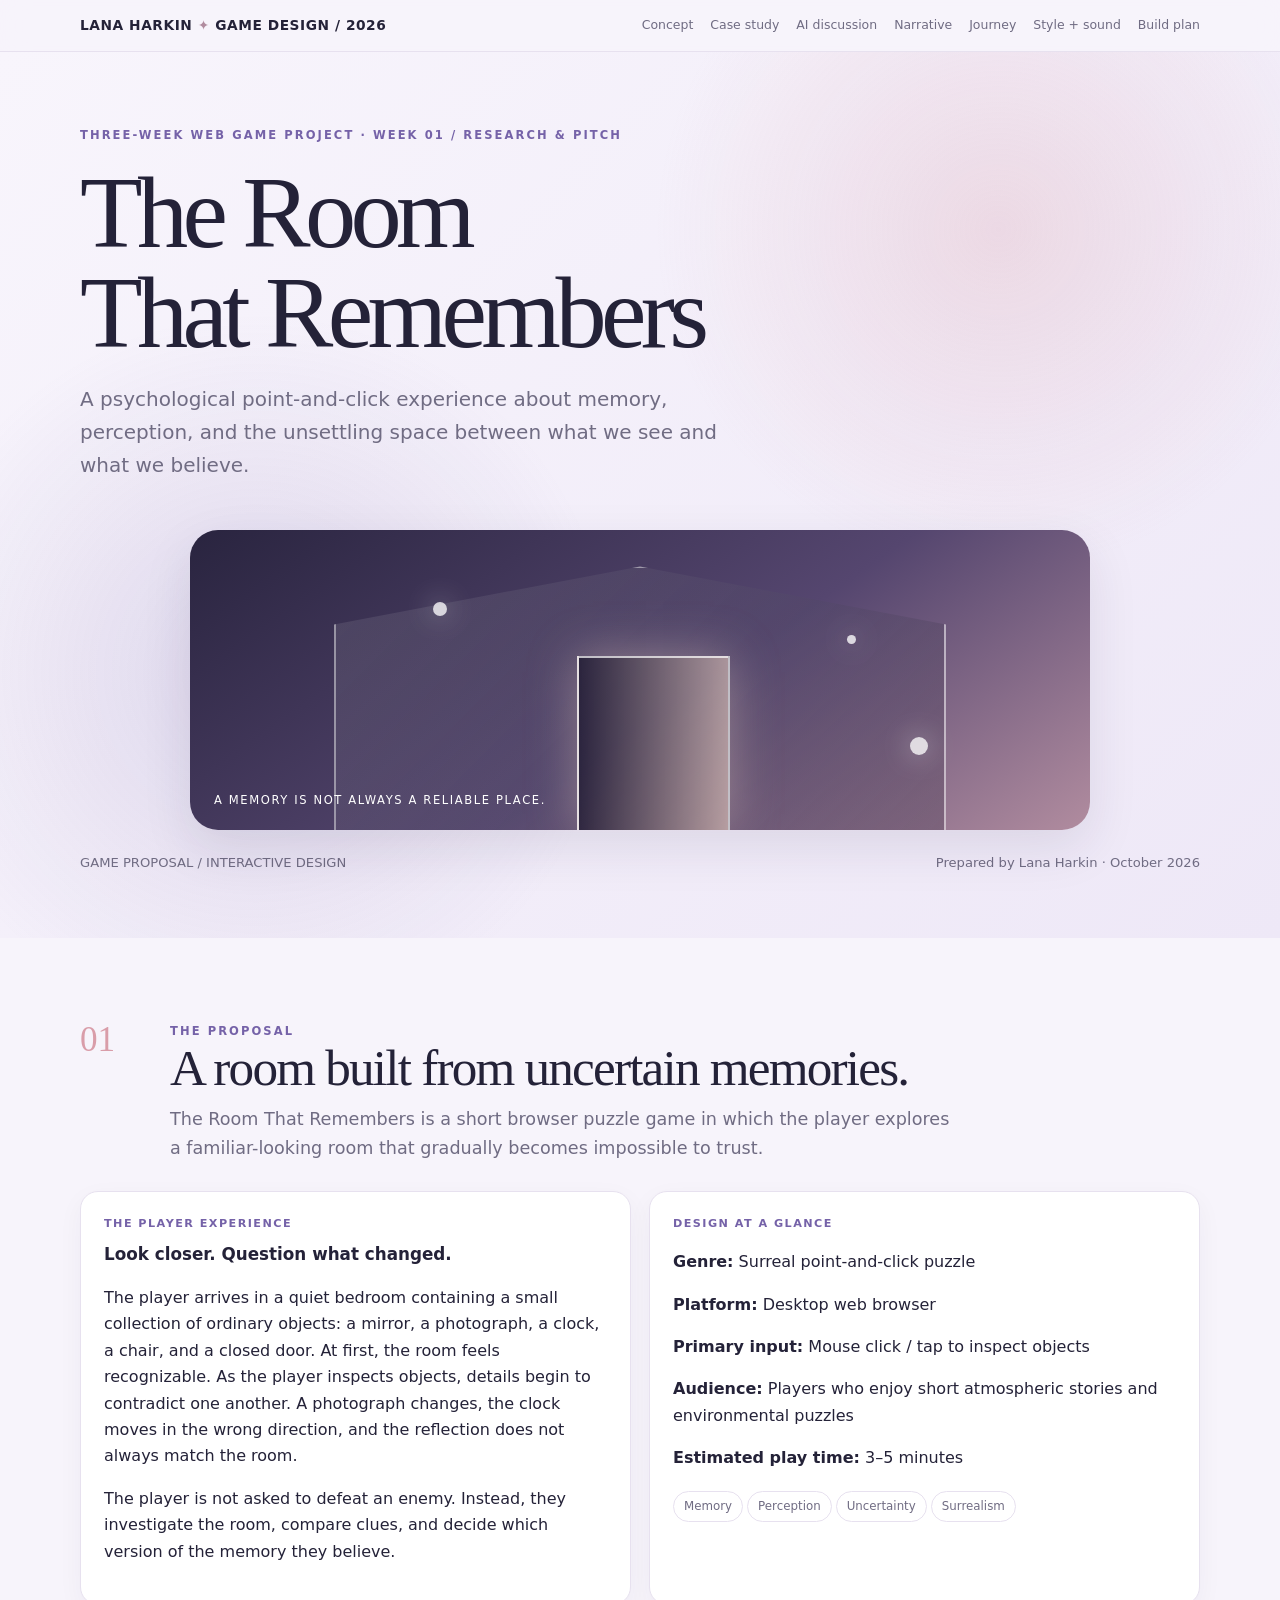
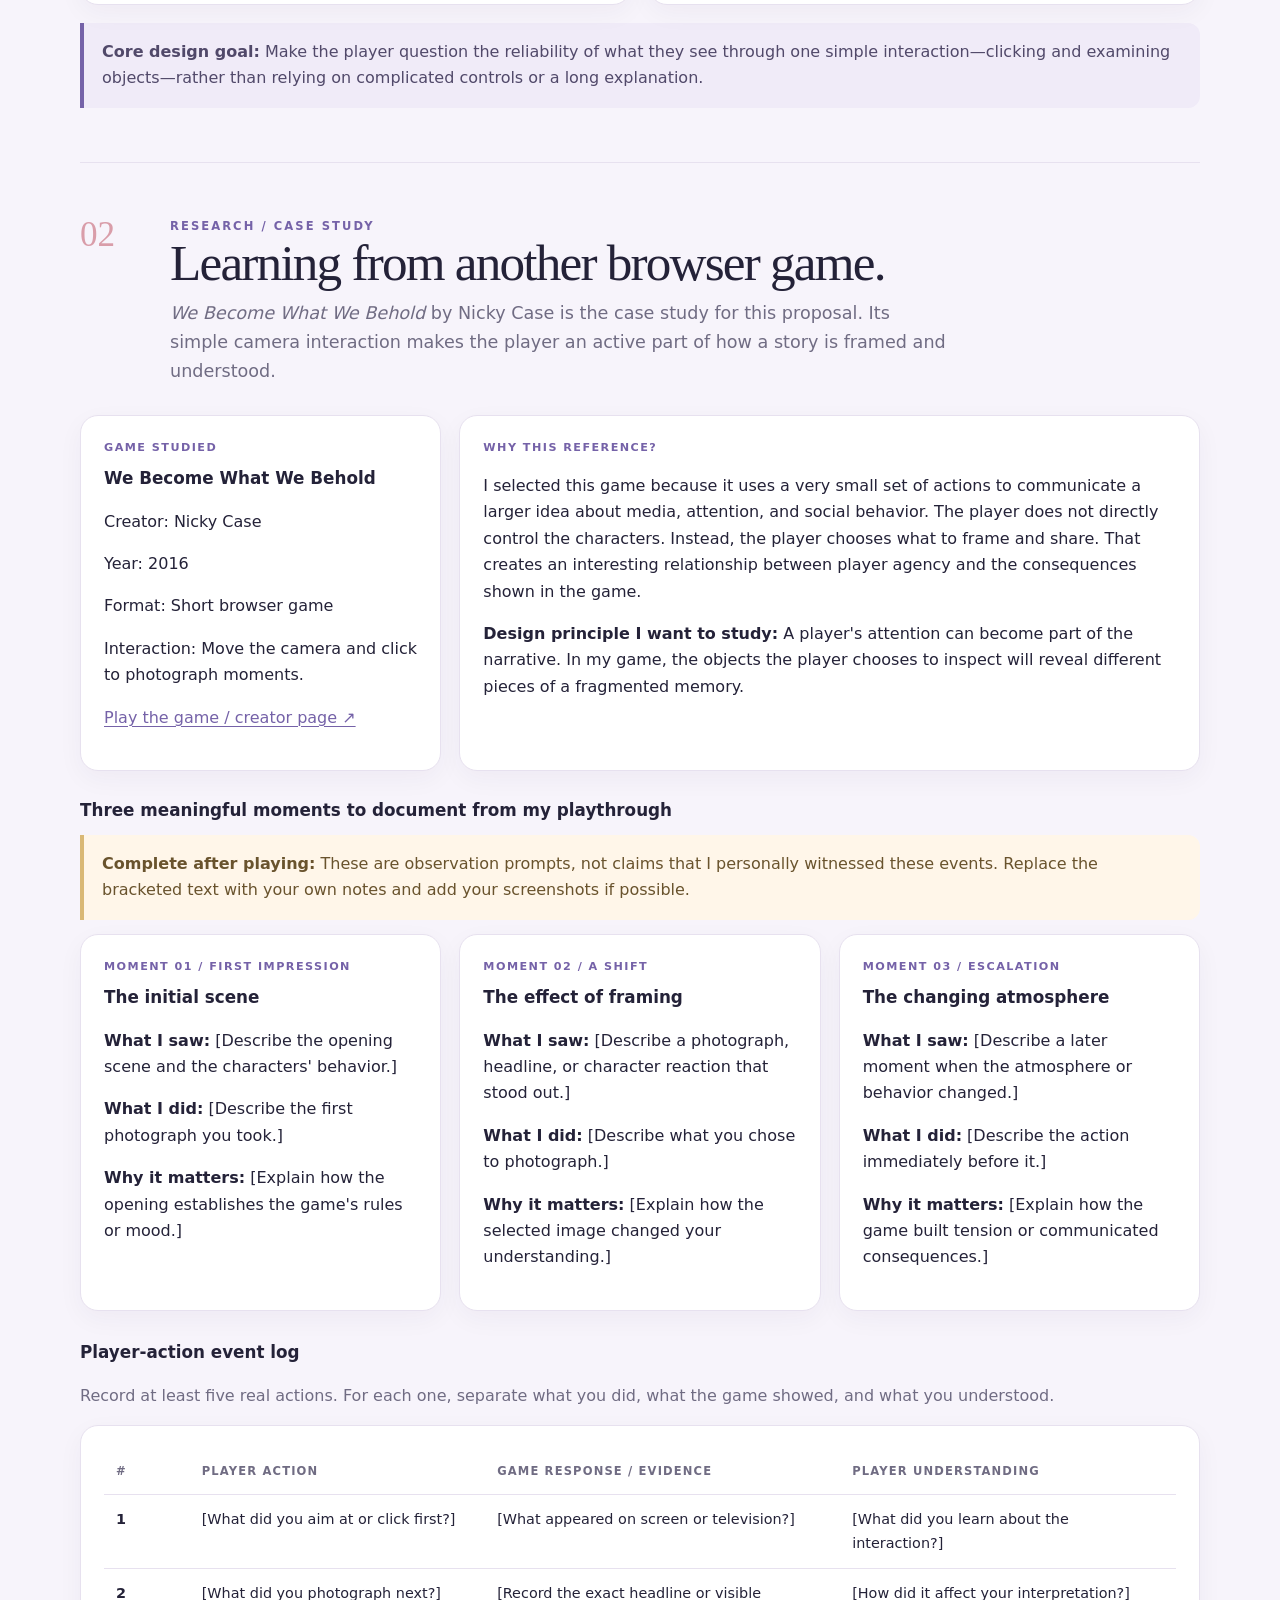
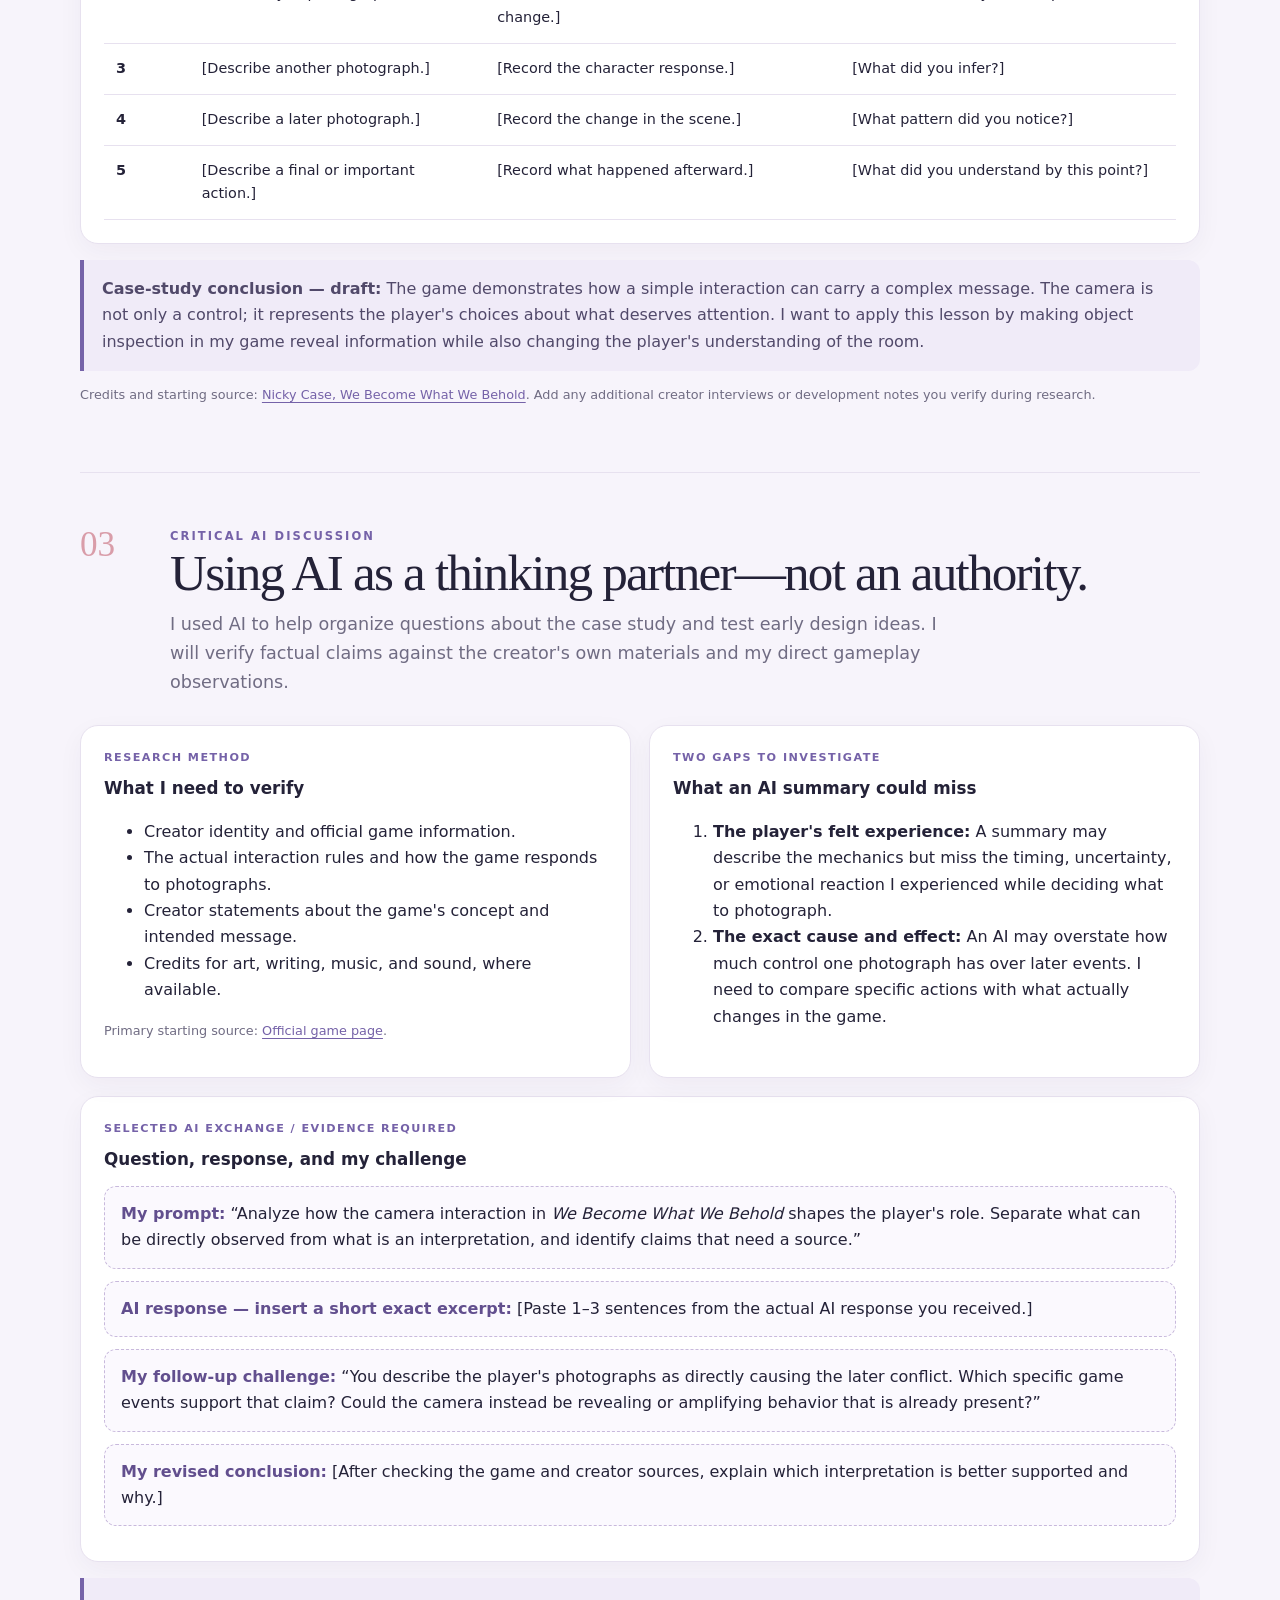
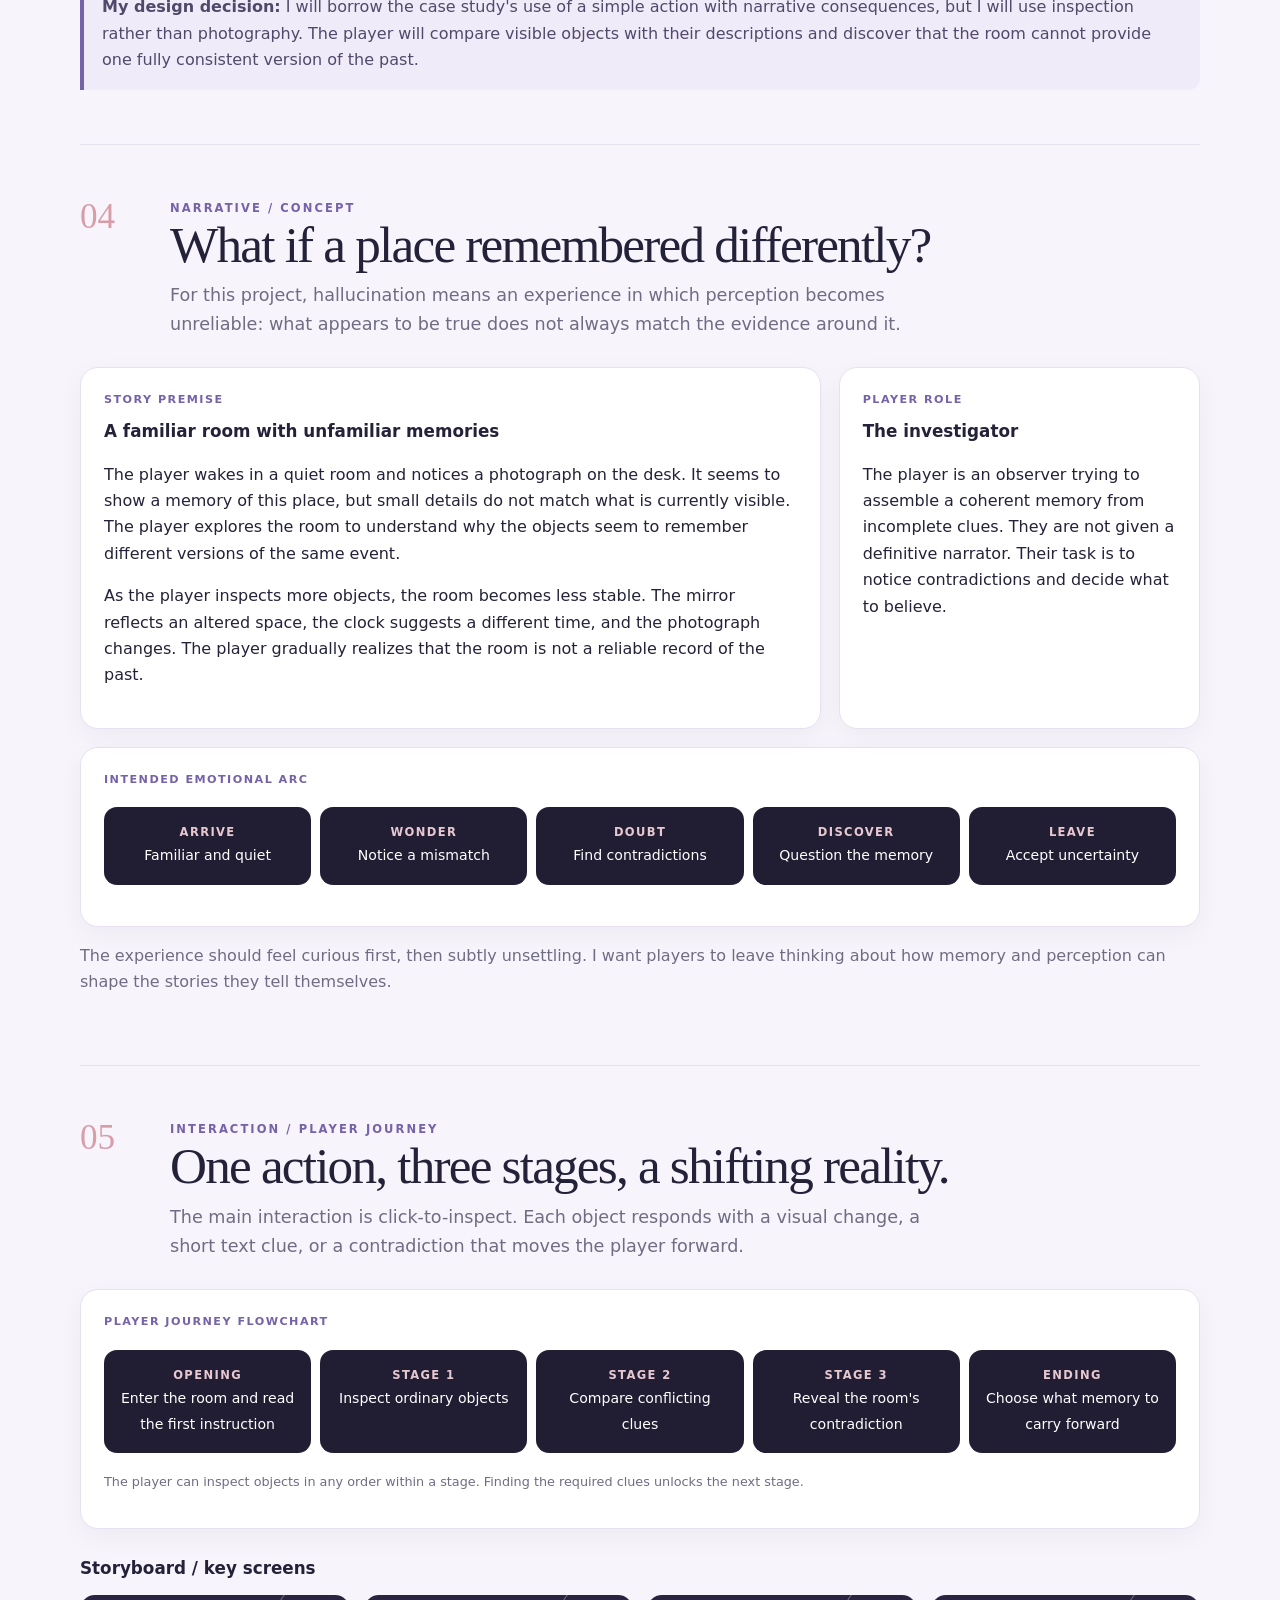
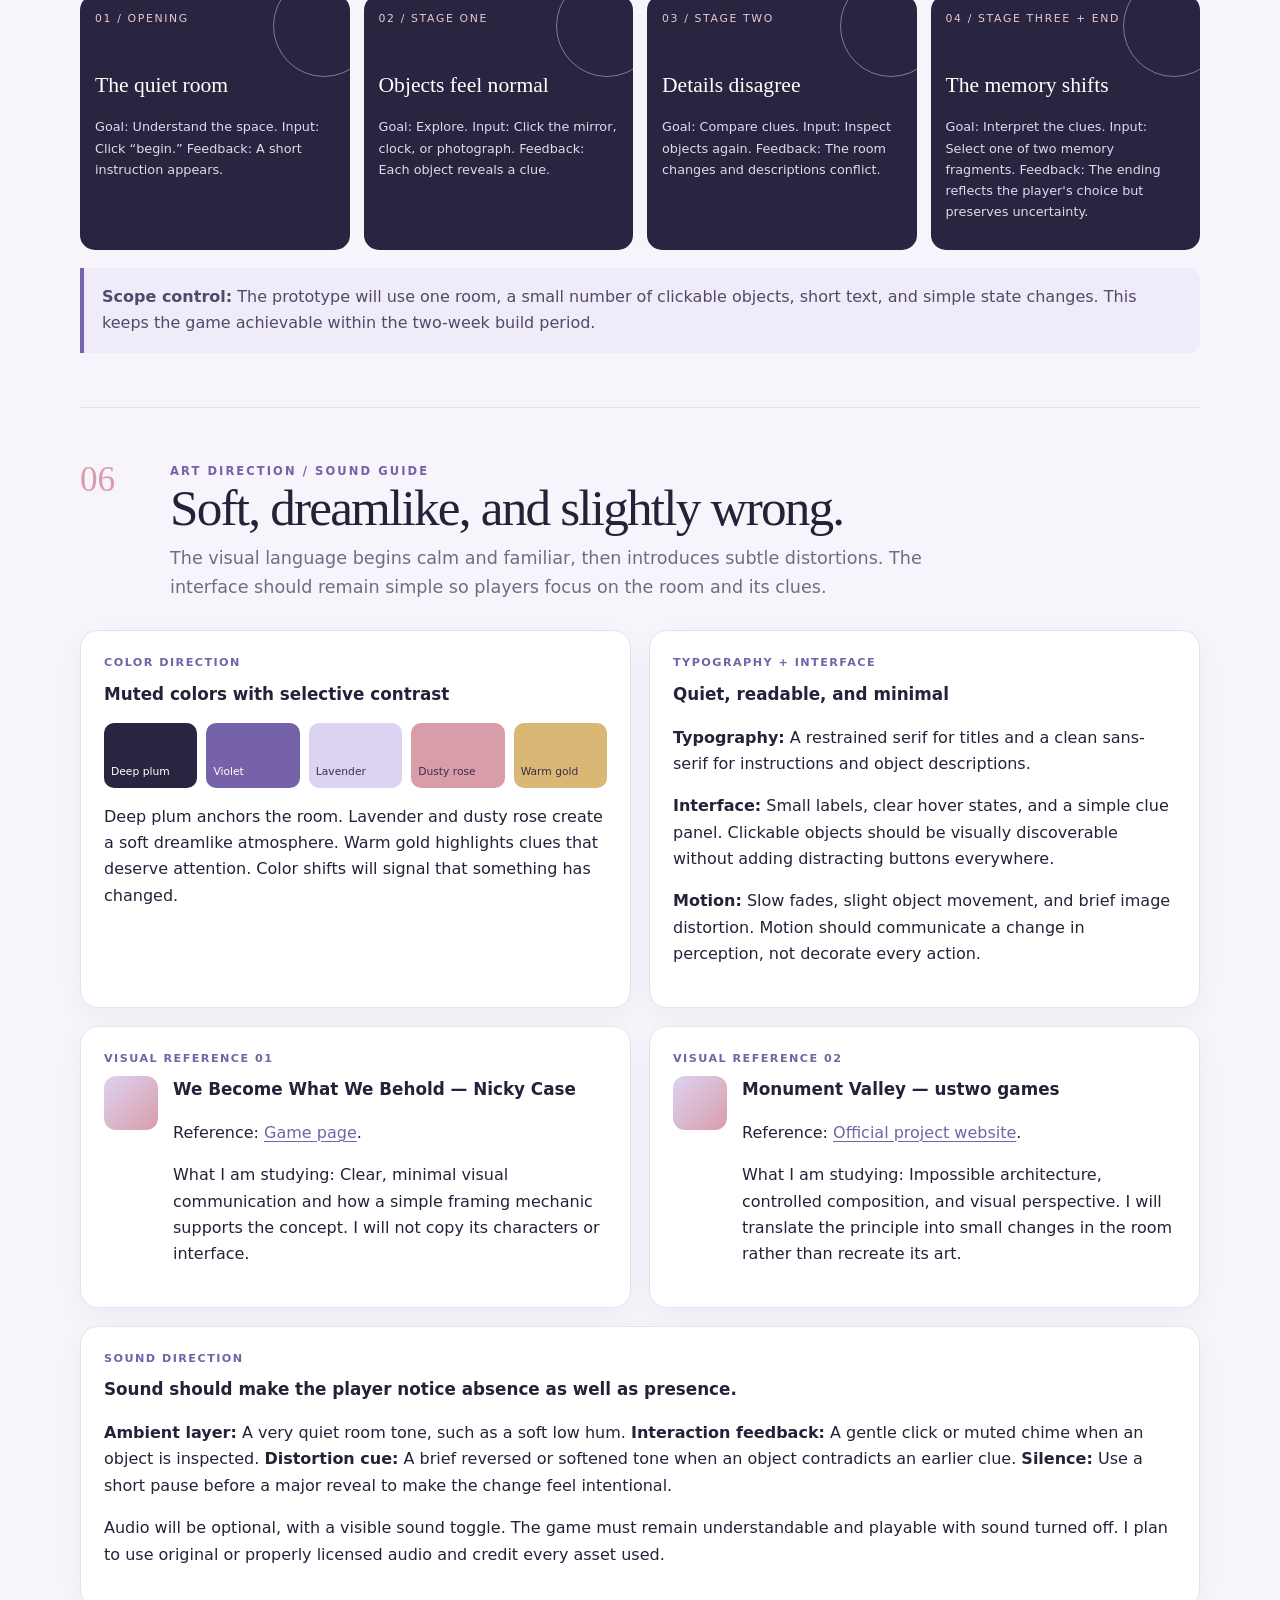
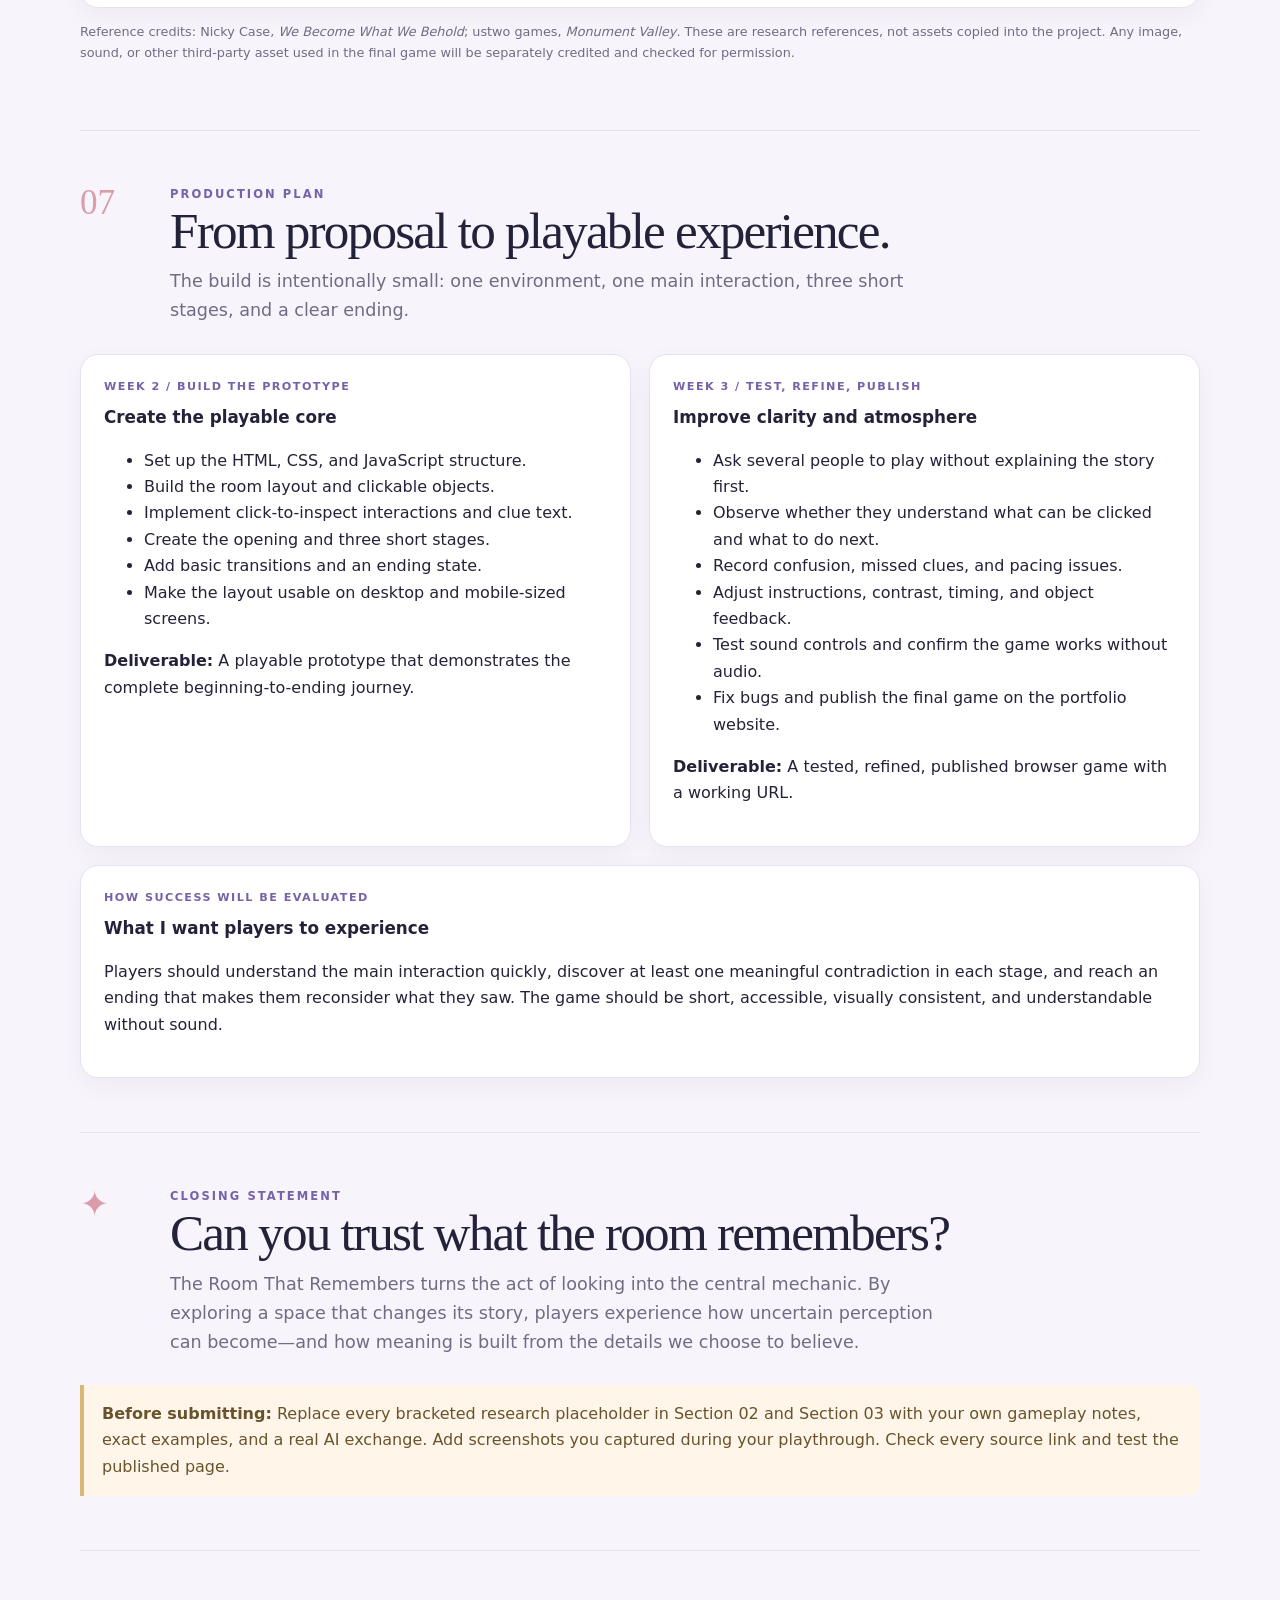
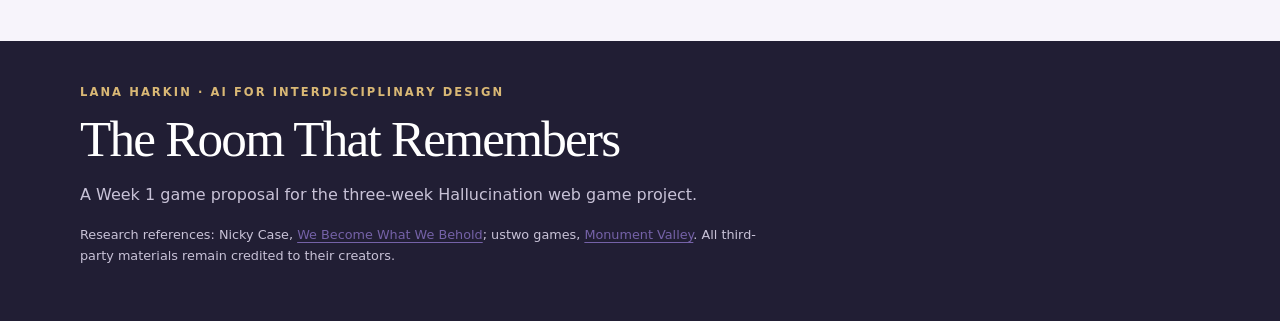
==== hallucination-proposal.html @ e0b32883 "Add files via upload" ====
<!DOCTYPE html>
<html lang="en">
<head>
<meta charset="UTF-8">
<meta name="viewport" content="width=device-width, initial-scale=1.0">
<meta name="description" content="The Room That Remembers — a browser game proposal about memory, perception, and hallucination.">
<title>The Room That Remembers | Game Proposal</title>
<style>
:root{
  --ink:#242238;--muted:#706c83;--paper:#f7f4fb;--white:#fff;
  --lav:#dcd3f2;--violet:#7562a8;--rose:#d99da9;--gold:#d9b875;
  --line:#e7e1ef;--dark:#211e34;--shadow:0 18px 50px rgba(39,29,67,.10);
}
*{box-sizing:border-box}
html{scroll-behavior:smooth}
body{margin:0;background:var(--paper);color:var(--ink);font-family:Inter,ui-sans-serif,system-ui,-apple-system,BlinkMacSystemFont,"Segoe UI",sans-serif;line-height:1.65}
a{color:var(--violet);text-decoration-thickness:1px;text-underline-offset:3px}
a:hover{color:#493c73}
.wrap{width:min(1120px,calc(100% - 40px));margin:auto}
nav{position:sticky;top:0;z-index:10;background:rgba(247,244,251,.92);backdrop-filter:blur(14px);border-bottom:1px solid var(--line)}
.navinner{display:flex;align-items:center;justify-content:space-between;gap:20px;padding:14px 0}
.brand{font-weight:800;letter-spacing:.04em;font-size:.86rem}
.navlinks{display:flex;gap:17px;flex-wrap:wrap;font-size:.78rem}
.navlinks a{text-decoration:none;color:var(--muted)}
.hero{padding:74px 0 64px;background:radial-gradient(circle at 78% 20%,rgba(217,157,169,.26),transparent 28%),radial-gradient(circle at 20% 70%,rgba(117,98,168,.18),transparent 30%),linear-gradient(135deg,#f8f5fc,#eee8f7)}
.eyebrow{text-transform:uppercase;letter-spacing:.18em;font-size:.72rem;font-weight:800;color:var(--violet)}
h1{font-family:Georgia,serif;font-size:clamp(3rem,8vw,6.5rem);line-height:.98;letter-spacing:-.055em;margin:18px 0;max-width:850px;font-weight:500}
.subtitle{font-size:clamp(1rem,2vw,1.25rem);color:var(--muted);max-width:650px}
.heroart{margin:48px auto 0;max-width:900px;min-height:300px;border-radius:28px;overflow:hidden;position:relative;background:linear-gradient(145deg,#29243f,#55466f 55%,#b18c9f);box-shadow:var(--shadow);display:flex;align-items:center;justify-content:center}
.room{position:absolute;inset:12% 16% 0;border:2px solid rgba(255,255,255,.48);border-bottom:0;clip-path:polygon(50% 0,100% 22%,100% 100%,0 100%,0 22%);background:linear-gradient(135deg,rgba(255,255,255,.10),rgba(20,17,39,.22))}
.door{position:absolute;bottom:0;left:43%;width:17%;height:58%;border:2px solid rgba(255,255,255,.7);border-bottom:0;background:linear-gradient(90deg,rgba(16,13,32,.6),rgba(255,225,202,.5));box-shadow:0 0 45px rgba(255,225,202,.35)}
.orb{position:absolute;border-radius:50%;background:rgba(255,255,255,.78);box-shadow:0 0 28px rgba(255,255,255,.55)}
.o1{width:14px;height:14px;top:24%;left:27%}.o2{width:9px;height:9px;top:35%;right:26%}.o3{width:18px;height:18px;bottom:25%;right:18%}
.artlabel{position:absolute;bottom:20px;left:24px;color:#fff;font-size:.72rem;letter-spacing:.14em;text-transform:uppercase}
.herofoot{display:flex;justify-content:space-between;gap:20px;flex-wrap:wrap;margin-top:22px;color:var(--muted);font-size:.82rem}
main{padding:30px 0 90px}
section{padding:54px 0;border-bottom:1px solid var(--line);scroll-margin-top:80px}
.sectionhead{display:grid;grid-template-columns:70px 1fr;gap:20px;align-items:start;margin-bottom:28px}
.num{font-family:Georgia,serif;font-size:2.2rem;color:var(--rose);line-height:1}
h2{font-family:Georgia,serif;font-size:clamp(2rem,4vw,3.2rem);line-height:1.05;font-weight:500;letter-spacing:-.035em;margin:0 0 10px}
h3{font-size:1.05rem;margin:0 0 8px}
.lead{font-size:1.1rem;color:var(--muted);max-width:780px;margin:0}
.grid{display:grid;grid-template-columns:repeat(12,1fr);gap:18px}
.card{background:var(--white);border:1px solid var(--line);border-radius:18px;padding:23px;box-shadow:0 8px 26px rgba(39,29,67,.045)}
.span6{grid-column:span 6}.span4{grid-column:span 4}.span8{grid-column:span 8}.span12{grid-column:span 12}
.kicker{font-size:.7rem;text-transform:uppercase;letter-spacing:.13em;color:var(--violet);font-weight:800;margin-bottom:8px}
.muted{color:var(--muted)}
.pill{display:inline-block;border:1px solid var(--line);border-radius:99px;padding:5px 10px;font-size:.74rem;color:var(--muted);margin:3px 4px 3px 0}
.note{background:#f0ebf8;border-left:4px solid var(--violet);padding:16px 18px;border-radius:0 12px 12px 0;color:#51496a}
.warning{background:#fff6e9;border-left:4px solid var(--gold);padding:16px 18px;border-radius:0 12px 12px 0;color:#69532d}
table{width:100%;border-collapse:collapse;font-size:.9rem}
th,td{text-align:left;vertical-align:top;padding:13px 12px;border-bottom:1px solid var(--line)}
th{font-size:.72rem;text-transform:uppercase;letter-spacing:.1em;color:var(--muted)}
td:first-child{font-weight:750;width:8%}
.flow{display:flex;align-items:stretch;gap:9px;flex-wrap:wrap;margin:18px 0}
.flow div{flex:1;min-width:125px;background:var(--dark);color:#fff;padding:16px;border-radius:13px;text-align:center}
.flow b{display:block;color:#e8c8d0;font-size:.72rem;letter-spacing:.12em;text-transform:uppercase}
.flow span{font-size:.88rem}
.story{display:grid;grid-template-columns:repeat(4,1fr);gap:14px}
.frame{background:#29243f;border-radius:15px;min-height:180px;padding:15px;color:#fff;position:relative;overflow:hidden}
.frame:before{content:"";position:absolute;width:100px;height:100px;border:1px solid rgba(255,255,255,.4);border-radius:50%;right:-25px;top:-20px}
.frame .frameNo{font-size:.68rem;letter-spacing:.15em;color:#e8c8d0}
.frame h3{font-family:Georgia,serif;font-size:1.35rem;font-weight:500;margin-top:40px}
.frame p{font-size:.8rem;color:#e0dbea}
.palette{display:flex;gap:9px;margin:14px 0}
.swatch{height:65px;flex:1;border-radius:10px;display:flex;align-items:end;padding:7px;color:#fff;font-size:.67rem}
.ref{display:flex;gap:15px;align-items:flex-start}
.refmark{width:54px;height:54px;border-radius:12px;background:linear-gradient(135deg,var(--lav),var(--rose));flex:none}
footer{background:var(--dark);color:#fff;padding:42px 0}
footer p{color:#c8c2d7;max-width:700px}
.small{font-size:.8rem}
.todo{border:1px dashed #c8b9dc;background:#fbf9fe;padding:14px 16px;border-radius:12px;margin:12px 0}
.todo strong{color:#624f8e}
@media(max-width:760px){
 .navinner{align-items:flex-start;flex-direction:column}.navlinks{gap:10px}
 .sectionhead{grid-template-columns:42px 1fr;gap:12px}
 .span6,.span4,.span8{grid-column:span 12}
 .story{grid-template-columns:repeat(2,1fr)}
 .hero{padding-top:50px}.heroart{min-height:230px}
 table{font-size:.8rem}th,td{padding:9px 7px}
}
@media(max-width:430px){.story{grid-template-columns:1fr}.wrap{width:min(100% - 28px,1120px)}}
</style>
</head>
<body>
<nav><div class="wrap navinner">
  <div class="brand">LANA HARKIN <span style="color:#b18c9f">✦</span> GAME DESIGN / 2026</div>
  <div class="navlinks">
    <a href="#concept">Concept</a><a href="#case-study">Case study</a><a href="#ai">AI discussion</a>
    <a href="#narrative">Narrative</a><a href="#journey">Journey</a><a href="#style">Style + sound</a><a href="#plan">Build plan</a>
  </div>
</div></nav>

<header class="hero">
<div class="wrap">
  <div class="eyebrow">Three-week web game project · Week 01 / Research & pitch</div>
  <h1>The Room<br>That Remembers</h1>
  <p class="subtitle">A psychological point-and-click experience about memory, perception, and the unsettling space between what we see and what we believe.</p>
  <div class="heroart" role="img" aria-label="Abstract surreal room with a glowing doorway and floating lights">
    <div class="room"></div><div class="door"></div><div class="orb o1"></div><div class="orb o2"></div><div class="orb o3"></div>
    <div class="artlabel">A memory is not always a reliable place.</div>
  </div>
  <div class="herofoot"><span>GAME PROPOSAL / INTERACTIVE DESIGN</span><span>Prepared by Lana Harkin · October 2026</span></div>
</div>
</header>

<main class="wrap">
<section id="concept">
  <div class="sectionhead"><div class="num">01</div><div><div class="eyebrow">The proposal</div><h2>A room built from uncertain memories.</h2><p class="lead">The Room That Remembers is a short browser puzzle game in which the player explores a familiar-looking room that gradually becomes impossible to trust.</p></div></div>
  <div class="grid">
    <article class="card span6"><div class="kicker">The player experience</div><h3>Look closer. Question what changed.</h3>
      <p>The player arrives in a quiet bedroom containing a small collection of ordinary objects: a mirror, a photograph, a clock, a chair, and a closed door. At first, the room feels recognizable. As the player inspects objects, details begin to contradict one another. A photograph changes, the clock moves in the wrong direction, and the reflection does not always match the room.</p>
      <p>The player is not asked to defeat an enemy. Instead, they investigate the room, compare clues, and decide which version of the memory they believe.</p>
    </article>
    <article class="card span6"><div class="kicker">Design at a glance</div>
      <p><strong>Genre:</strong> Surreal point-and-click puzzle</p><p><strong>Platform:</strong> Desktop web browser</p><p><strong>Primary input:</strong> Mouse click / tap to inspect objects</p><p><strong>Audience:</strong> Players who enjoy short atmospheric stories and environmental puzzles</p><p><strong>Estimated play time:</strong> 3–5 minutes</p>
      <div><span class="pill">Memory</span><span class="pill">Perception</span><span class="pill">Uncertainty</span><span class="pill">Surrealism</span></div>
    </article>
  </div>
  <div class="note" style="margin-top:18px"><strong>Core design goal:</strong> Make the player question the reliability of what they see through one simple interaction—clicking and examining objects—rather than relying on complicated controls or a long explanation.</div>
</section>

<section id="case-study">
  <div class="sectionhead"><div class="num">02</div><div><div class="eyebrow">Research / case study</div><h2>Learning from another browser game.</h2><p class="lead"><em>We Become What We Behold</em> by Nicky Case is the case study for this proposal. Its simple camera interaction makes the player an active part of how a story is framed and understood.</p></div></div>
  <div class="grid">
    <article class="card span4"><div class="kicker">Game studied</div><h3>We Become What We Behold</h3><p>Creator: Nicky Case</p><p>Year: 2016</p><p>Format: Short browser game</p><p>Interaction: Move the camera and click to photograph moments.</p><p><a href="https://ncase.itch.io/wbwwb" target="_blank" rel="noopener">Play the game / creator page ↗</a></p></article>
    <article class="card span8"><div class="kicker">Why this reference?</div><p>I selected this game because it uses a very small set of actions to communicate a larger idea about media, attention, and social behavior. The player does not directly control the characters. Instead, the player chooses what to frame and share. That creates an interesting relationship between player agency and the consequences shown in the game.</p><p><strong>Design principle I want to study:</strong> A player's attention can become part of the narrative. In my game, the objects the player chooses to inspect will reveal different pieces of a fragmented memory.</p></article>
  </div>
  <h3 style="margin:26px 0 10px">Three meaningful moments to document from my playthrough</h3>
  <div class="warning"><strong>Complete after playing:</strong> These are observation prompts, not claims that I personally witnessed these events. Replace the bracketed text with your own notes and add your screenshots if possible.</div>
  <div class="grid" style="margin-top:14px">
    <article class="card span4"><div class="kicker">Moment 01 / First impression</div><h3>The initial scene</h3><p><strong>What I saw:</strong> [Describe the opening scene and the characters' behavior.]</p><p><strong>What I did:</strong> [Describe the first photograph you took.]</p><p><strong>Why it matters:</strong> [Explain how the opening establishes the game's rules or mood.]</p></article>
    <article class="card span4"><div class="kicker">Moment 02 / A shift</div><h3>The effect of framing</h3><p><strong>What I saw:</strong> [Describe a photograph, headline, or character reaction that stood out.]</p><p><strong>What I did:</strong> [Describe what you chose to photograph.]</p><p><strong>Why it matters:</strong> [Explain how the selected image changed your understanding.]</p></article>
    <article class="card span4"><div class="kicker">Moment 03 / Escalation</div><h3>The changing atmosphere</h3><p><strong>What I saw:</strong> [Describe a later moment when the atmosphere or behavior changed.]</p><p><strong>What I did:</strong> [Describe the action immediately before it.]</p><p><strong>Why it matters:</strong> [Explain how the game built tension or communicated consequences.]</p></article>
  </div>
  <h3 style="margin:28px 0 10px">Player-action event log</h3>
  <p class="muted">Record at least five real actions. For each one, separate what you did, what the game showed, and what you understood.</p>
  <div class="card" style="overflow-x:auto">
    <table><thead><tr><th>#</th><th>Player action</th><th>Game response / evidence</th><th>Player understanding</th></tr></thead><tbody>
      <tr><td>1</td><td>[What did you aim at or click first?]</td><td>[What appeared on screen or television?]</td><td>[What did you learn about the interaction?]</td></tr>
      <tr><td>2</td><td>[What did you photograph next?]</td><td>[Record the exact headline or visible change.]</td><td>[How did it affect your interpretation?]</td></tr>
      <tr><td>3</td><td>[Describe another photograph.]</td><td>[Record the character response.]</td><td>[What did you infer?]</td></tr>
      <tr><td>4</td><td>[Describe a later photograph.]</td><td>[Record the change in the scene.]</td><td>[What pattern did you notice?]</td></tr>
      <tr><td>5</td><td>[Describe a final or important action.]</td><td>[Record what happened afterward.]</td><td>[What did you understand by this point?]</td></tr>
    </tbody></table>
  </div>
  <div class="note" style="margin-top:16px"><strong>Case-study conclusion — draft:</strong> The game demonstrates how a simple interaction can carry a complex message. The camera is not only a control; it represents the player's choices about what deserves attention. I want to apply this lesson by making object inspection in my game reveal information while also changing the player's understanding of the room.</div>
  <p class="small muted">Credits and starting source: <a href="https://ncase.itch.io/wbwwb" target="_blank" rel="noopener">Nicky Case, We Become What We Behold</a>. Add any additional creator interviews or development notes you verify during research.</p>
</section>

<section id="ai">
  <div class="sectionhead"><div class="num">03</div><div><div class="eyebrow">Critical AI discussion</div><h2>Using AI as a thinking partner—not an authority.</h2><p class="lead">I used AI to help organize questions about the case study and test early design ideas. I will verify factual claims against the creator's own materials and my direct gameplay observations.</p></div></div>
  <div class="grid">
    <article class="card span6"><div class="kicker">Research method</div><h3>What I need to verify</h3><ul><li>Creator identity and official game information.</li><li>The actual interaction rules and how the game responds to photographs.</li><li>Creator statements about the game's concept and intended message.</li><li>Credits for art, writing, music, and sound, where available.</li></ul><p class="small muted">Primary starting source: <a href="https://ncase.itch.io/wbwwb" target="_blank" rel="noopener">Official game page</a>.</p></article>
    <article class="card span6"><div class="kicker">Two gaps to investigate</div><h3>What an AI summary could miss</h3><ol><li><strong>The player's felt experience:</strong> A summary may describe the mechanics but miss the timing, uncertainty, or emotional reaction I experienced while deciding what to photograph.</li><li><strong>The exact cause and effect:</strong> An AI may overstate how much control one photograph has over later events. I need to compare specific actions with what actually changes in the game.</li></ol></article>
  </div>
  <div class="card" style="margin-top:18px"><div class="kicker">Selected AI exchange / evidence required</div><h3>Question, response, and my challenge</h3>
    <div class="todo"><strong>My prompt:</strong> “Analyze how the camera interaction in <em>We Become What We Behold</em> shapes the player's role. Separate what can be directly observed from what is an interpretation, and identify claims that need a source.”</div>
    <div class="todo"><strong>AI response — insert a short exact excerpt:</strong> [Paste 1–3 sentences from the actual AI response you received.]</div>
    <div class="todo"><strong>My follow-up challenge:</strong> “You describe the player's photographs as directly causing the later conflict. Which specific game events support that claim? Could the camera instead be revealing or amplifying behavior that is already present?”</div>
    <div class="todo"><strong>My revised conclusion:</strong> [After checking the game and creator sources, explain which interpretation is better supported and why.]</div>
  </div>
  <div class="note" style="margin-top:16px"><strong>My design decision:</strong> I will borrow the case study's use of a simple action with narrative consequences, but I will use inspection rather than photography. The player will compare visible objects with their descriptions and discover that the room cannot provide one fully consistent version of the past.</div>
</section>

<section id="narrative">
  <div class="sectionhead"><div class="num">04</div><div><div class="eyebrow">Narrative / concept</div><h2>What if a place remembered differently?</h2><p class="lead">For this project, hallucination means an experience in which perception becomes unreliable: what appears to be true does not always match the evidence around it.</p></div></div>
  <div class="grid">
    <article class="card span8"><div class="kicker">Story premise</div><h3>A familiar room with unfamiliar memories</h3><p>The player wakes in a quiet room and notices a photograph on the desk. It seems to show a memory of this place, but small details do not match what is currently visible. The player explores the room to understand why the objects seem to remember different versions of the same event.</p><p>As the player inspects more objects, the room becomes less stable. The mirror reflects an altered space, the clock suggests a different time, and the photograph changes. The player gradually realizes that the room is not a reliable record of the past.</p></article>
    <article class="card span4"><div class="kicker">Player role</div><h3>The investigator</h3><p>The player is an observer trying to assemble a coherent memory from incomplete clues. They are not given a definitive narrator. Their task is to notice contradictions and decide what to believe.</p></article>
  </div>
  <div class="card" style="margin-top:18px"><div class="kicker">Intended emotional arc</div><div class="flow"><div><b>Arrive</b><span>Familiar and quiet</span></div><div><b>Wonder</b><span>Notice a mismatch</span></div><div><b>Doubt</b><span>Find contradictions</span></div><div><b>Discover</b><span>Question the memory</span></div><div><b>Leave</b><span>Accept uncertainty</span></div></div></div>
  <p class="muted">The experience should feel curious first, then subtly unsettling. I want players to leave thinking about how memory and perception can shape the stories they tell themselves.</p>
</section>

<section id="journey">
  <div class="sectionhead"><div class="num">05</div><div><div class="eyebrow">Interaction / player journey</div><h2>One action, three stages, a shifting reality.</h2><p class="lead">The main interaction is click-to-inspect. Each object responds with a visual change, a short text clue, or a contradiction that moves the player forward.</p></div></div>
  <div class="card"><div class="kicker">Player journey flowchart</div>
    <div class="flow"><div><b>Opening</b><span>Enter the room and read the first instruction</span></div><div><b>Stage 1</b><span>Inspect ordinary objects</span></div><div><b>Stage 2</b><span>Compare conflicting clues</span></div><div><b>Stage 3</b><span>Reveal the room's contradiction</span></div><div><b>Ending</b><span>Choose what memory to carry forward</span></div></div>
    <p class="small muted">The player can inspect objects in any order within a stage. Finding the required clues unlocks the next stage.</p>
  </div>
  <h3 style="margin:26px 0 12px">Storyboard / key screens</h3>
  <div class="story">
    <article class="frame"><div class="frameNo">01 / OPENING</div><h3>The quiet room</h3><p>Goal: Understand the space. Input: Click “begin.” Feedback: A short instruction appears.</p></article>
    <article class="frame"><div class="frameNo">02 / STAGE ONE</div><h3>Objects feel normal</h3><p>Goal: Explore. Input: Click the mirror, clock, or photograph. Feedback: Each object reveals a clue.</p></article>
    <article class="frame"><div class="frameNo">03 / STAGE TWO</div><h3>Details disagree</h3><p>Goal: Compare clues. Input: Inspect objects again. Feedback: The room changes and descriptions conflict.</p></article>
    <article class="frame"><div class="frameNo">04 / STAGE THREE + END</div><h3>The memory shifts</h3><p>Goal: Interpret the clues. Input: Select one of two memory fragments. Feedback: The ending reflects the player's choice but preserves uncertainty.</p></article>
  </div>
  <div class="note" style="margin-top:18px"><strong>Scope control:</strong> The prototype will use one room, a small number of clickable objects, short text, and simple state changes. This keeps the game achievable within the two-week build period.</div>
</section>

<section id="style">
  <div class="sectionhead"><div class="num">06</div><div><div class="eyebrow">Art direction / sound guide</div><h2>Soft, dreamlike, and slightly wrong.</h2><p class="lead">The visual language begins calm and familiar, then introduces subtle distortions. The interface should remain simple so players focus on the room and its clues.</p></div></div>
  <div class="grid">
    <article class="card span6"><div class="kicker">Color direction</div><h3>Muted colors with selective contrast</h3><div class="palette"><div class="swatch" style="background:#29243f">Deep plum</div><div class="swatch" style="background:#7562a8">Violet</div><div class="swatch" style="background:#dcd3f2;color:#383047">Lavender</div><div class="swatch" style="background:#d99da9;color:#383047">Dusty rose</div><div class="swatch" style="background:#d9b875;color:#383047">Warm gold</div></div><p>Deep plum anchors the room. Lavender and dusty rose create a soft dreamlike atmosphere. Warm gold highlights clues that deserve attention. Color shifts will signal that something has changed.</p></article>
    <article class="card span6"><div class="kicker">Typography + interface</div><h3>Quiet, readable, and minimal</h3><p><strong>Typography:</strong> A restrained serif for titles and a clean sans-serif for instructions and object descriptions.</p><p><strong>Interface:</strong> Small labels, clear hover states, and a simple clue panel. Clickable objects should be visually discoverable without adding distracting buttons everywhere.</p><p><strong>Motion:</strong> Slow fades, slight object movement, and brief image distortion. Motion should communicate a change in perception, not decorate every action.</p></article>
    <article class="card span6"><div class="kicker">Visual reference 01</div><div class="ref"><div class="refmark"></div><div><h3>We Become What We Behold — Nicky Case</h3><p>Reference: <a href="https://ncase.itch.io/wbwwb" target="_blank" rel="noopener">Game page</a>.</p><p>What I am studying: Clear, minimal visual communication and how a simple framing mechanic supports the concept. I will not copy its characters or interface.</p></div></div></article>
    <article class="card span6"><div class="kicker">Visual reference 02</div><div class="ref"><div class="refmark"></div><div><h3>Monument Valley — ustwo games</h3><p>Reference: <a href="https://www.monumentvalleygame.com/" target="_blank" rel="noopener">Official project website</a>.</p><p>What I am studying: Impossible architecture, controlled composition, and visual perspective. I will translate the principle into small changes in the room rather than recreate its art.</p></div></div></article>
    <article class="card span12"><div class="kicker">Sound direction</div><h3>Sound should make the player notice absence as well as presence.</h3><p><strong>Ambient layer:</strong> A very quiet room tone, such as a soft low hum. <strong>Interaction feedback:</strong> A gentle click or muted chime when an object is inspected. <strong>Distortion cue:</strong> A brief reversed or softened tone when an object contradicts an earlier clue. <strong>Silence:</strong> Use a short pause before a major reveal to make the change feel intentional.</p><p>Audio will be optional, with a visible sound toggle. The game must remain understandable and playable with sound turned off. I plan to use original or properly licensed audio and credit every asset used.</p></article>
  </div>
  <p class="small muted">Reference credits: Nicky Case, <em>We Become What We Behold</em>; ustwo games, <em>Monument Valley</em>. These are research references, not assets copied into the project. Any image, sound, or other third-party asset used in the final game will be separately credited and checked for permission.</p>
</section>

<section id="plan">
  <div class="sectionhead"><div class="num">07</div><div><div class="eyebrow">Production plan</div><h2>From proposal to playable experience.</h2><p class="lead">The build is intentionally small: one environment, one main interaction, three short stages, and a clear ending.</p></div></div>
  <div class="grid">
    <article class="card span6"><div class="kicker">Week 2 / Build the prototype</div><h3>Create the playable core</h3><ul><li>Set up the HTML, CSS, and JavaScript structure.</li><li>Build the room layout and clickable objects.</li><li>Implement click-to-inspect interactions and clue text.</li><li>Create the opening and three short stages.</li><li>Add basic transitions and an ending state.</li><li>Make the layout usable on desktop and mobile-sized screens.</li></ul><p><strong>Deliverable:</strong> A playable prototype that demonstrates the complete beginning-to-ending journey.</p></article>
    <article class="card span6"><div class="kicker">Week 3 / Test, refine, publish</div><h3>Improve clarity and atmosphere</h3><ul><li>Ask several people to play without explaining the story first.</li><li>Observe whether they understand what can be clicked and what to do next.</li><li>Record confusion, missed clues, and pacing issues.</li><li>Adjust instructions, contrast, timing, and object feedback.</li><li>Test sound controls and confirm the game works without audio.</li><li>Fix bugs and publish the final game on the portfolio website.</li></ul><p><strong>Deliverable:</strong> A tested, refined, published browser game with a working URL.</p></article>
    <article class="card span12"><div class="kicker">How success will be evaluated</div><h3>What I want players to experience</h3><p>Players should understand the main interaction quickly, discover at least one meaningful contradiction in each stage, and reach an ending that makes them reconsider what they saw. The game should be short, accessible, visually consistent, and understandable without sound.</p></article>
  </div>
</section>

<section id="closing">
  <div class="sectionhead"><div class="num">✦</div><div><div class="eyebrow">Closing statement</div><h2>Can you trust what the room remembers?</h2><p class="lead">The Room That Remembers turns the act of looking into the central mechanic. By exploring a space that changes its story, players experience how uncertain perception can become—and how meaning is built from the details we choose to believe.</p></div></div>
  <div class="warning"><strong>Before submitting:</strong> Replace every bracketed research placeholder in Section 02 and Section 03 with your own gameplay notes, exact examples, and a real AI exchange. Add screenshots you captured during your playthrough. Check every source link and test the published page.</div>
</section>
</main>
<footer><div class="wrap"><div class="eyebrow" style="color:#d9b875">Lana Harkin · AI for Interdisciplinary Design</div><h2 style="color:white;margin-top:10px">The Room That Remembers</h2><p>A Week 1 game proposal for the three-week Hallucination web game project.</p><p class="small">Research references: Nicky Case, <a href="https://ncase.itch.io/wbwwb">We Become What We Behold</a>; ustwo games, <a href="https://www.monumentvalleygame.com/">Monument Valley</a>. All third-party materials remain credited to their creators.</p></div></footer>
</body>
</html>
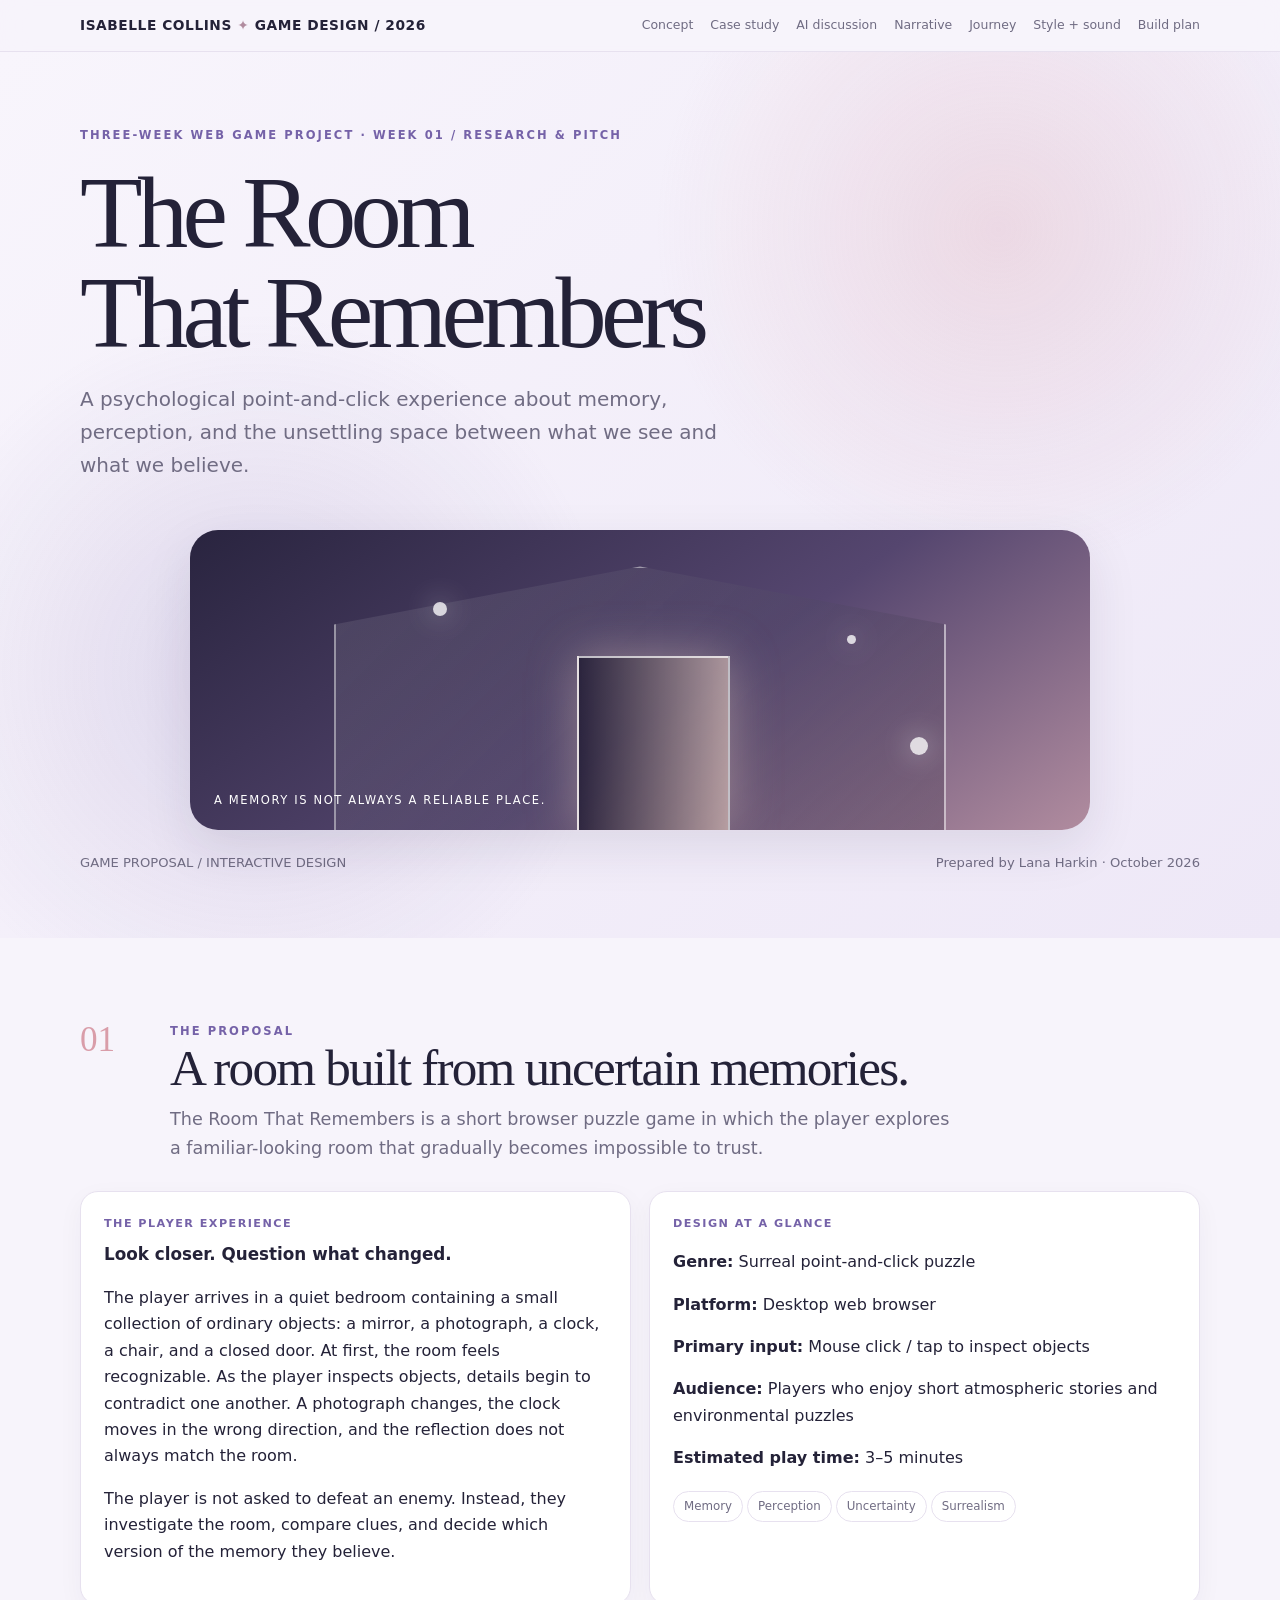
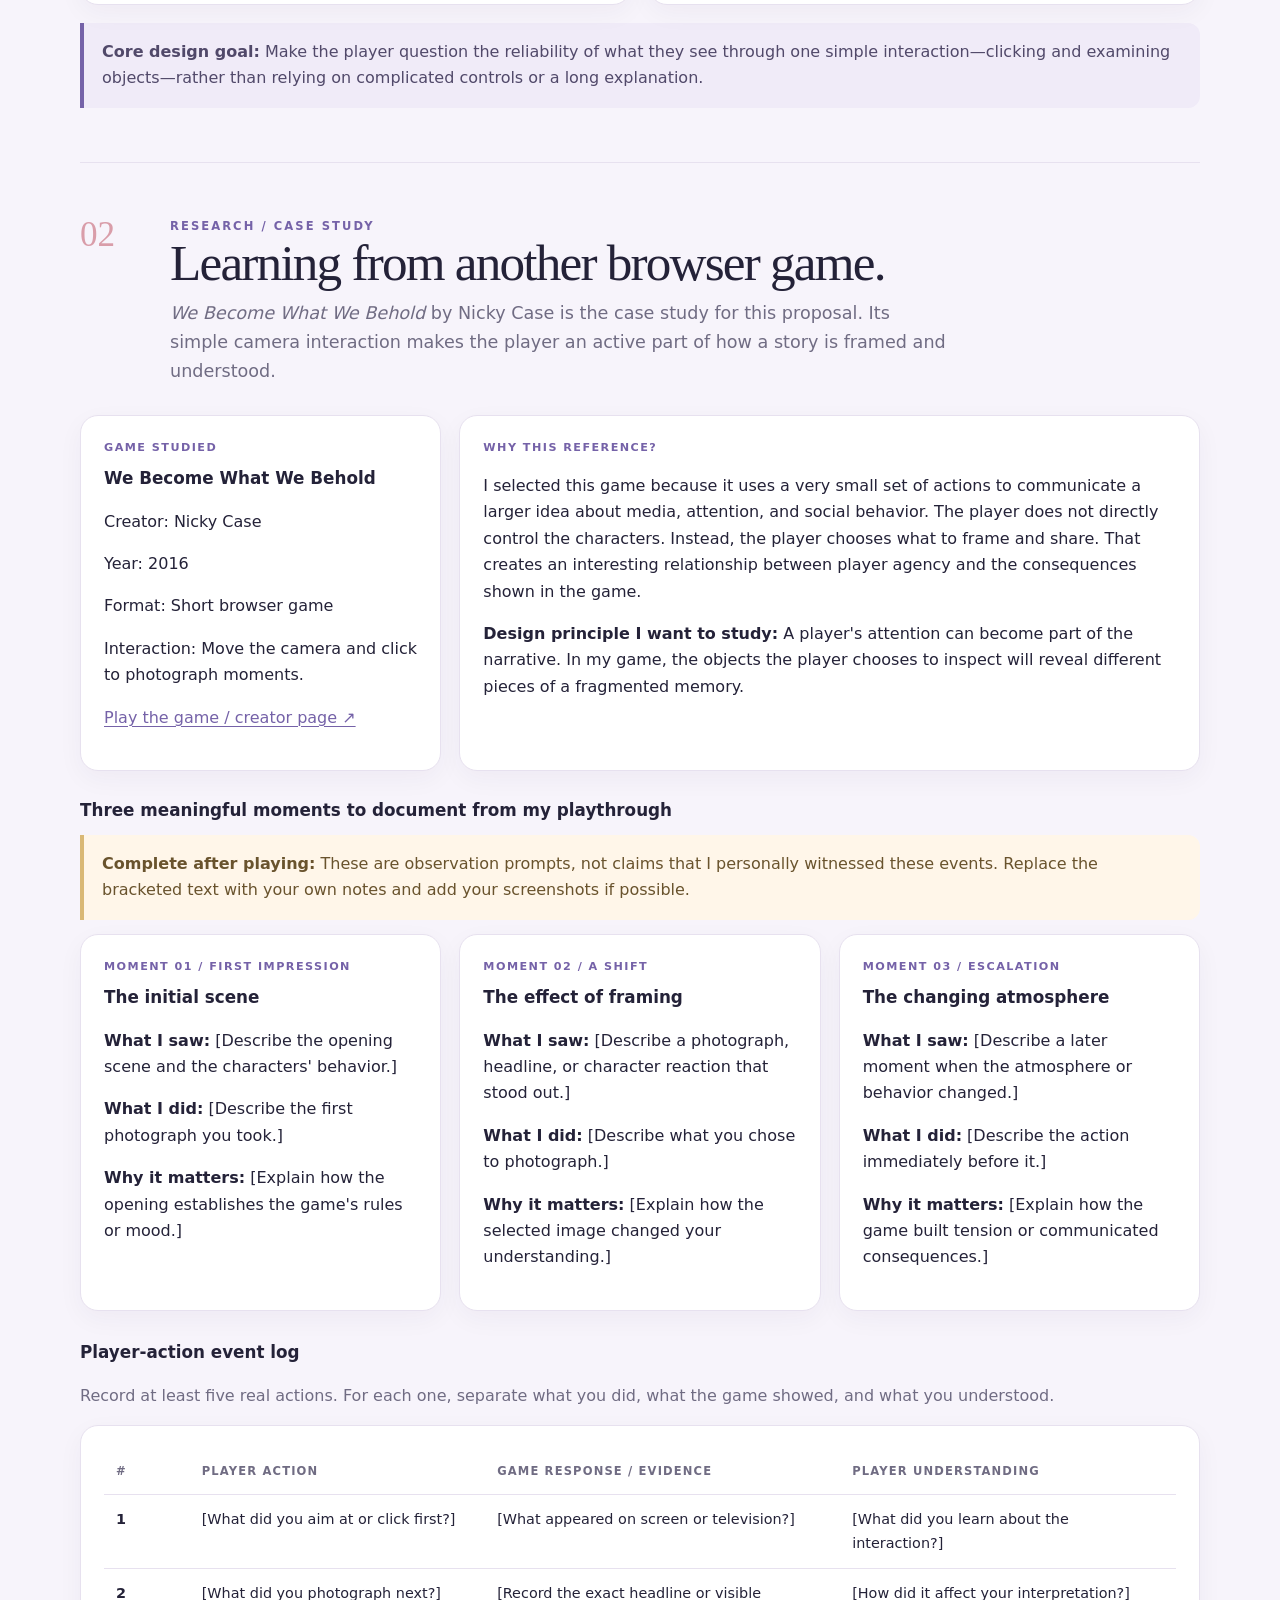
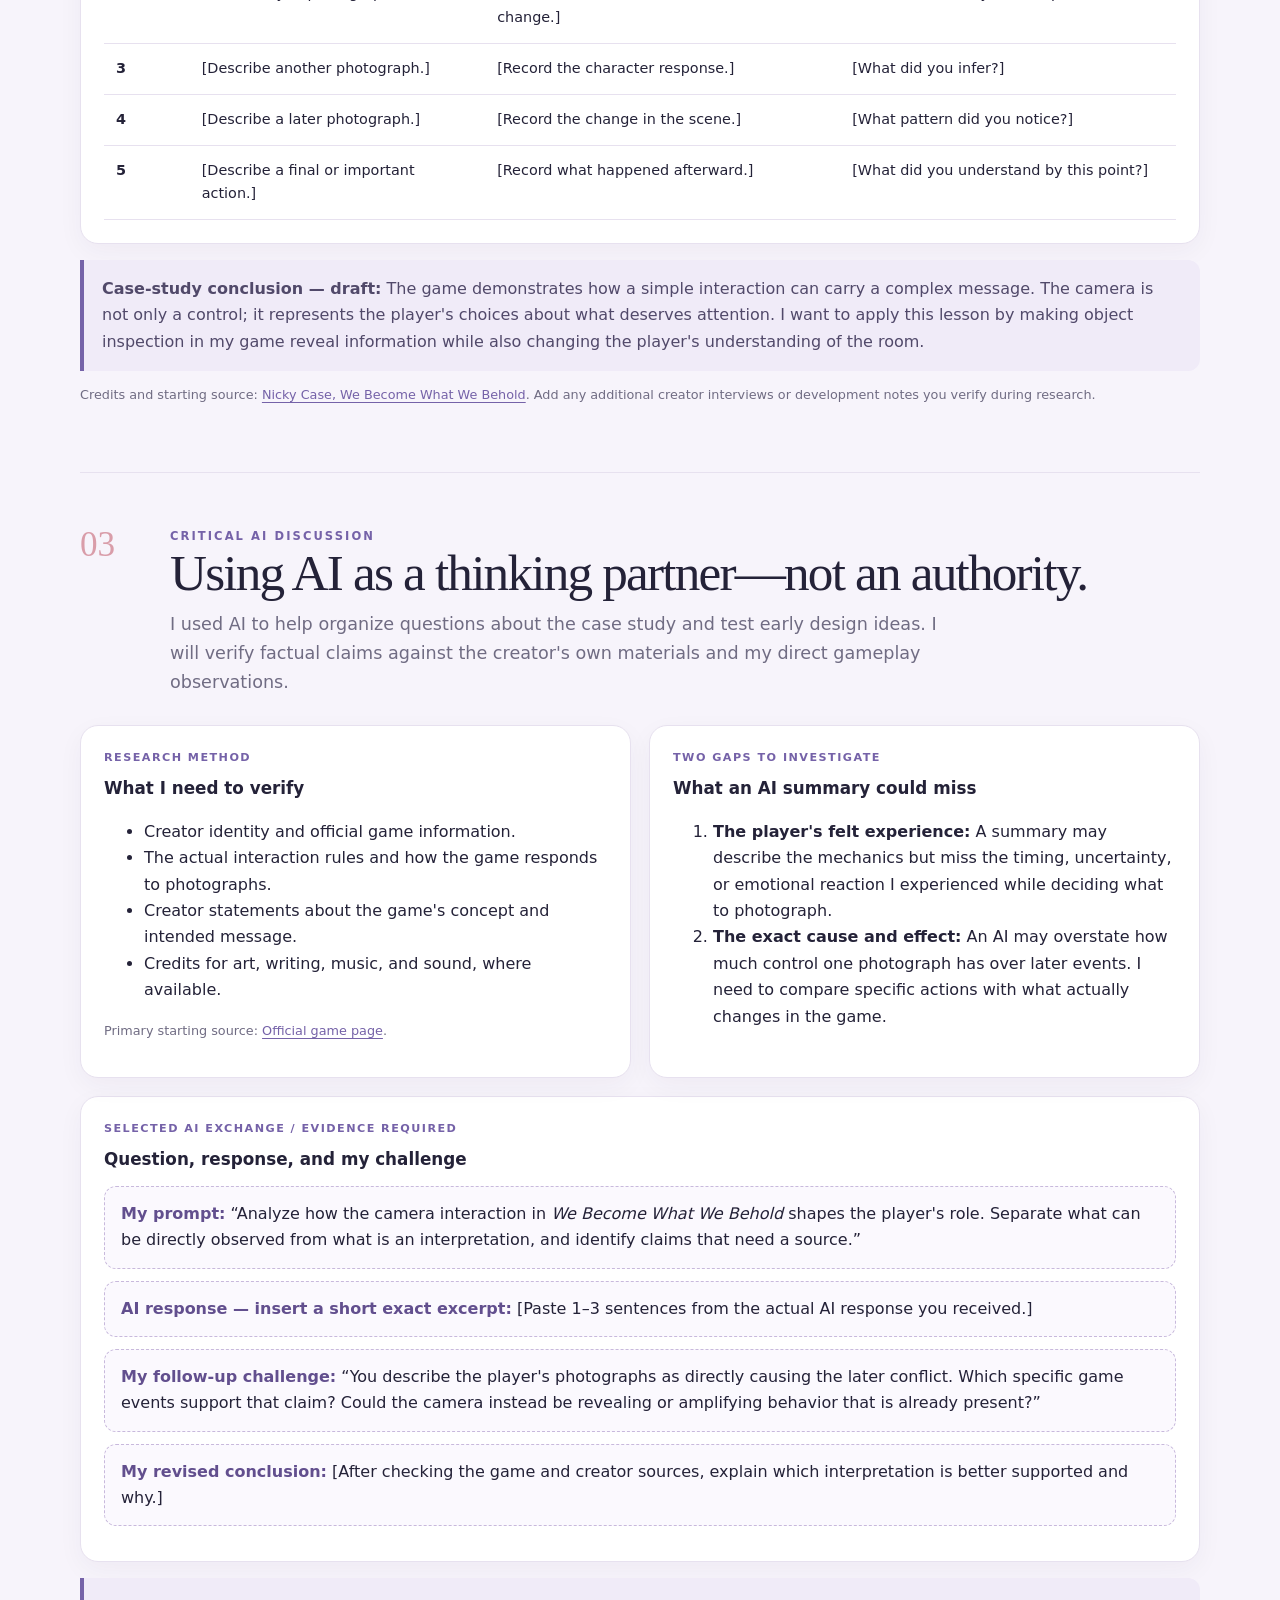
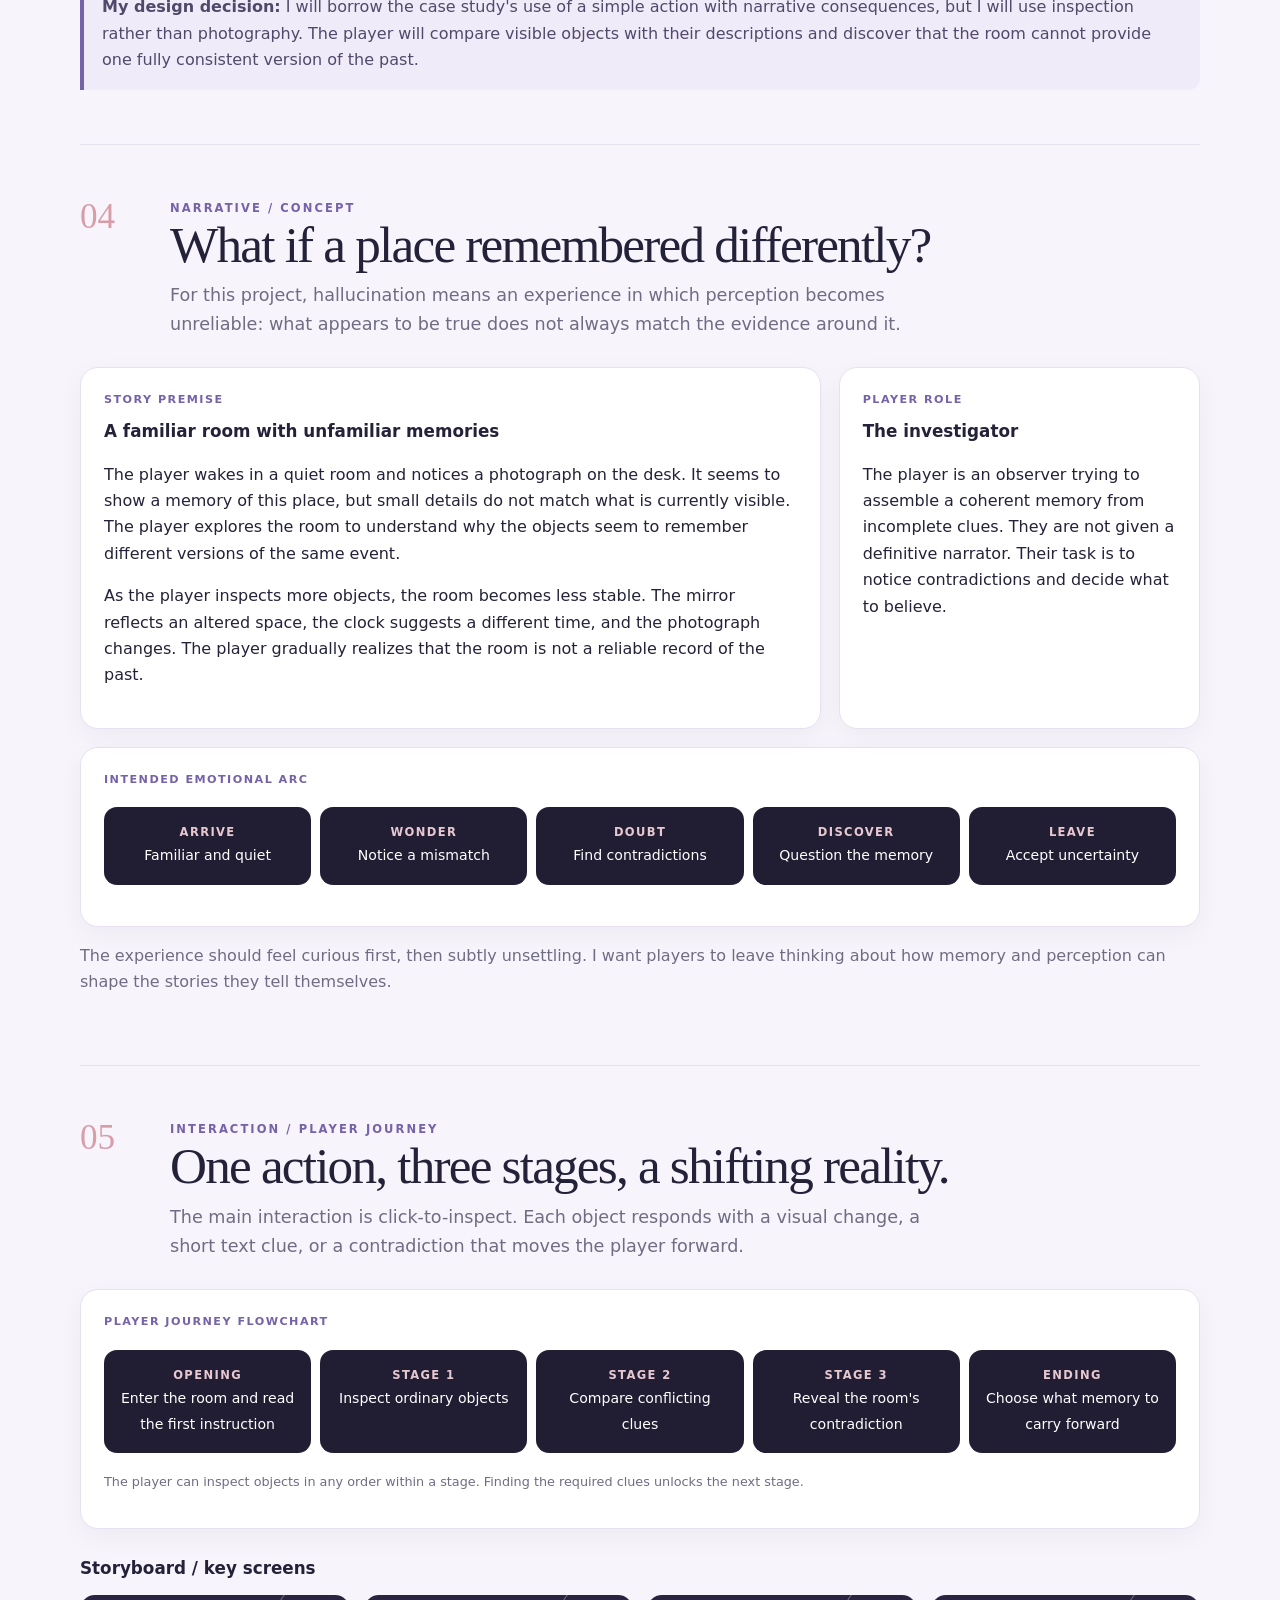
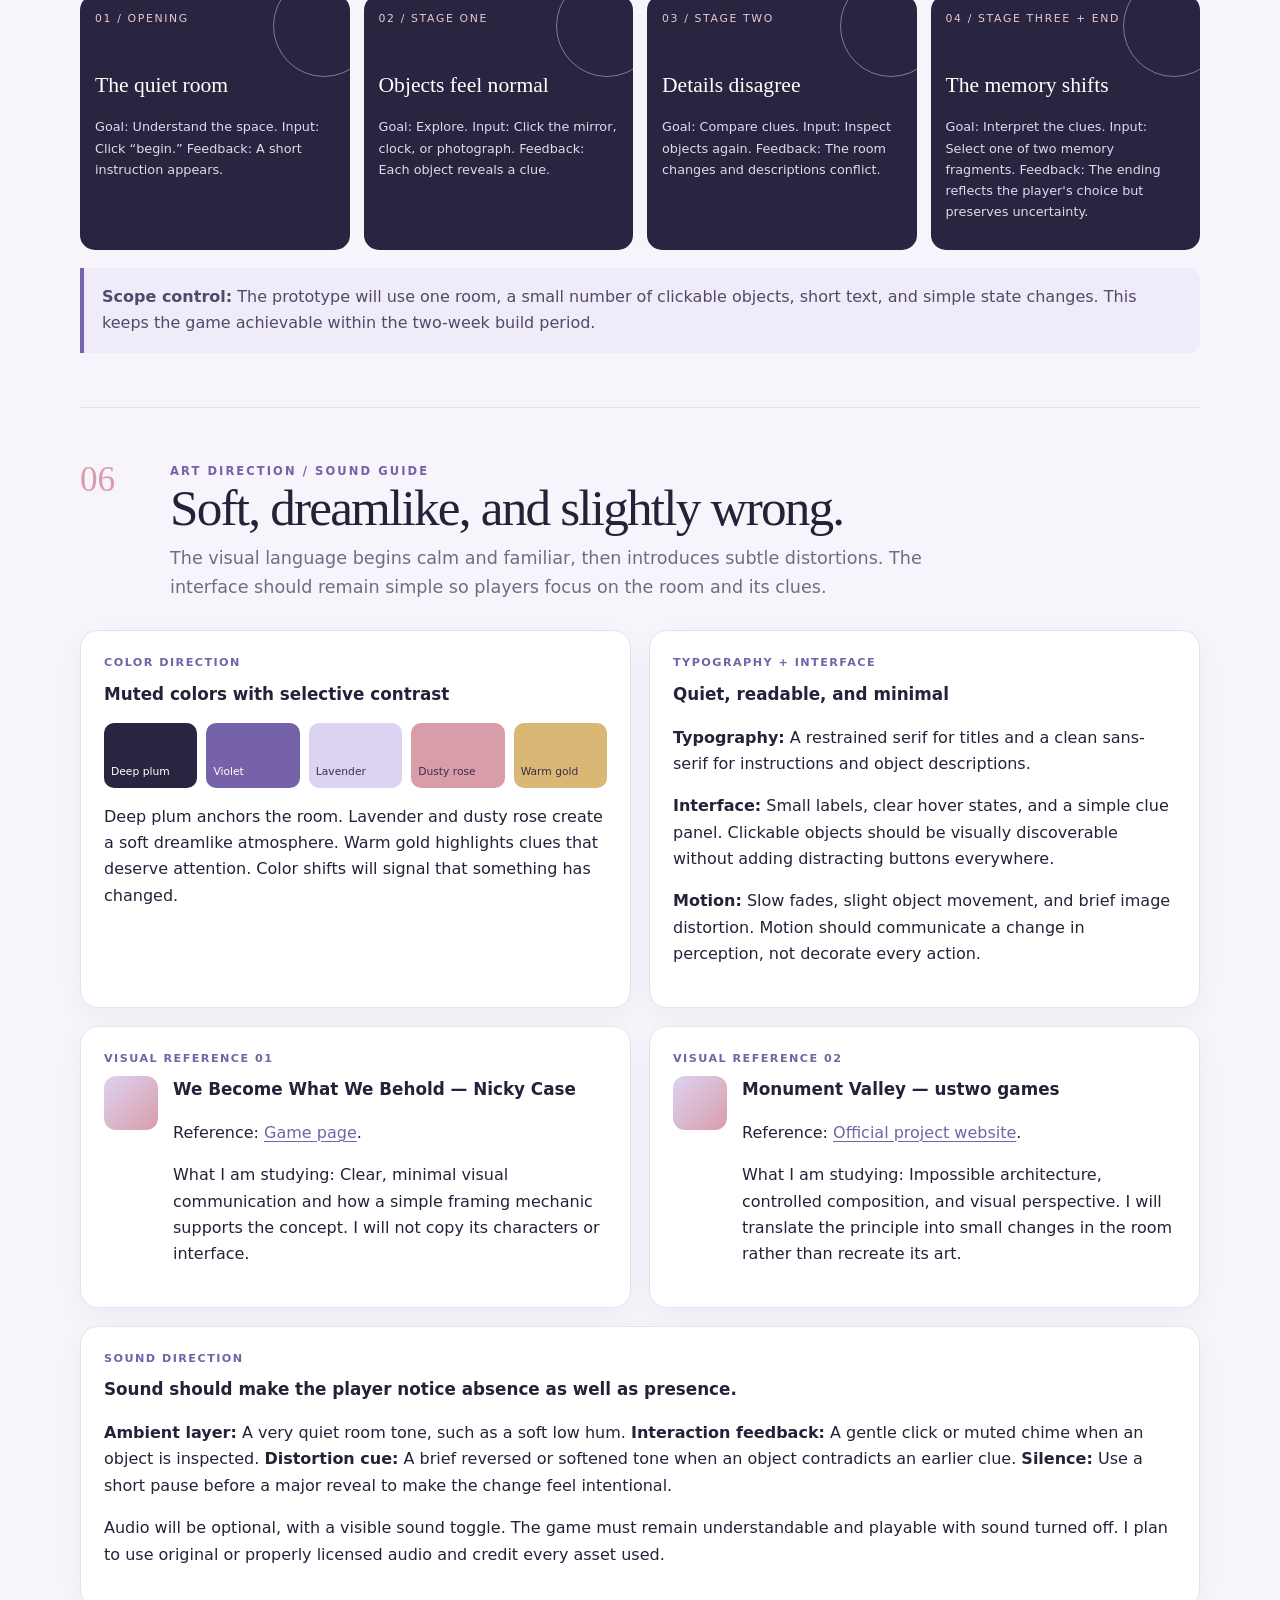
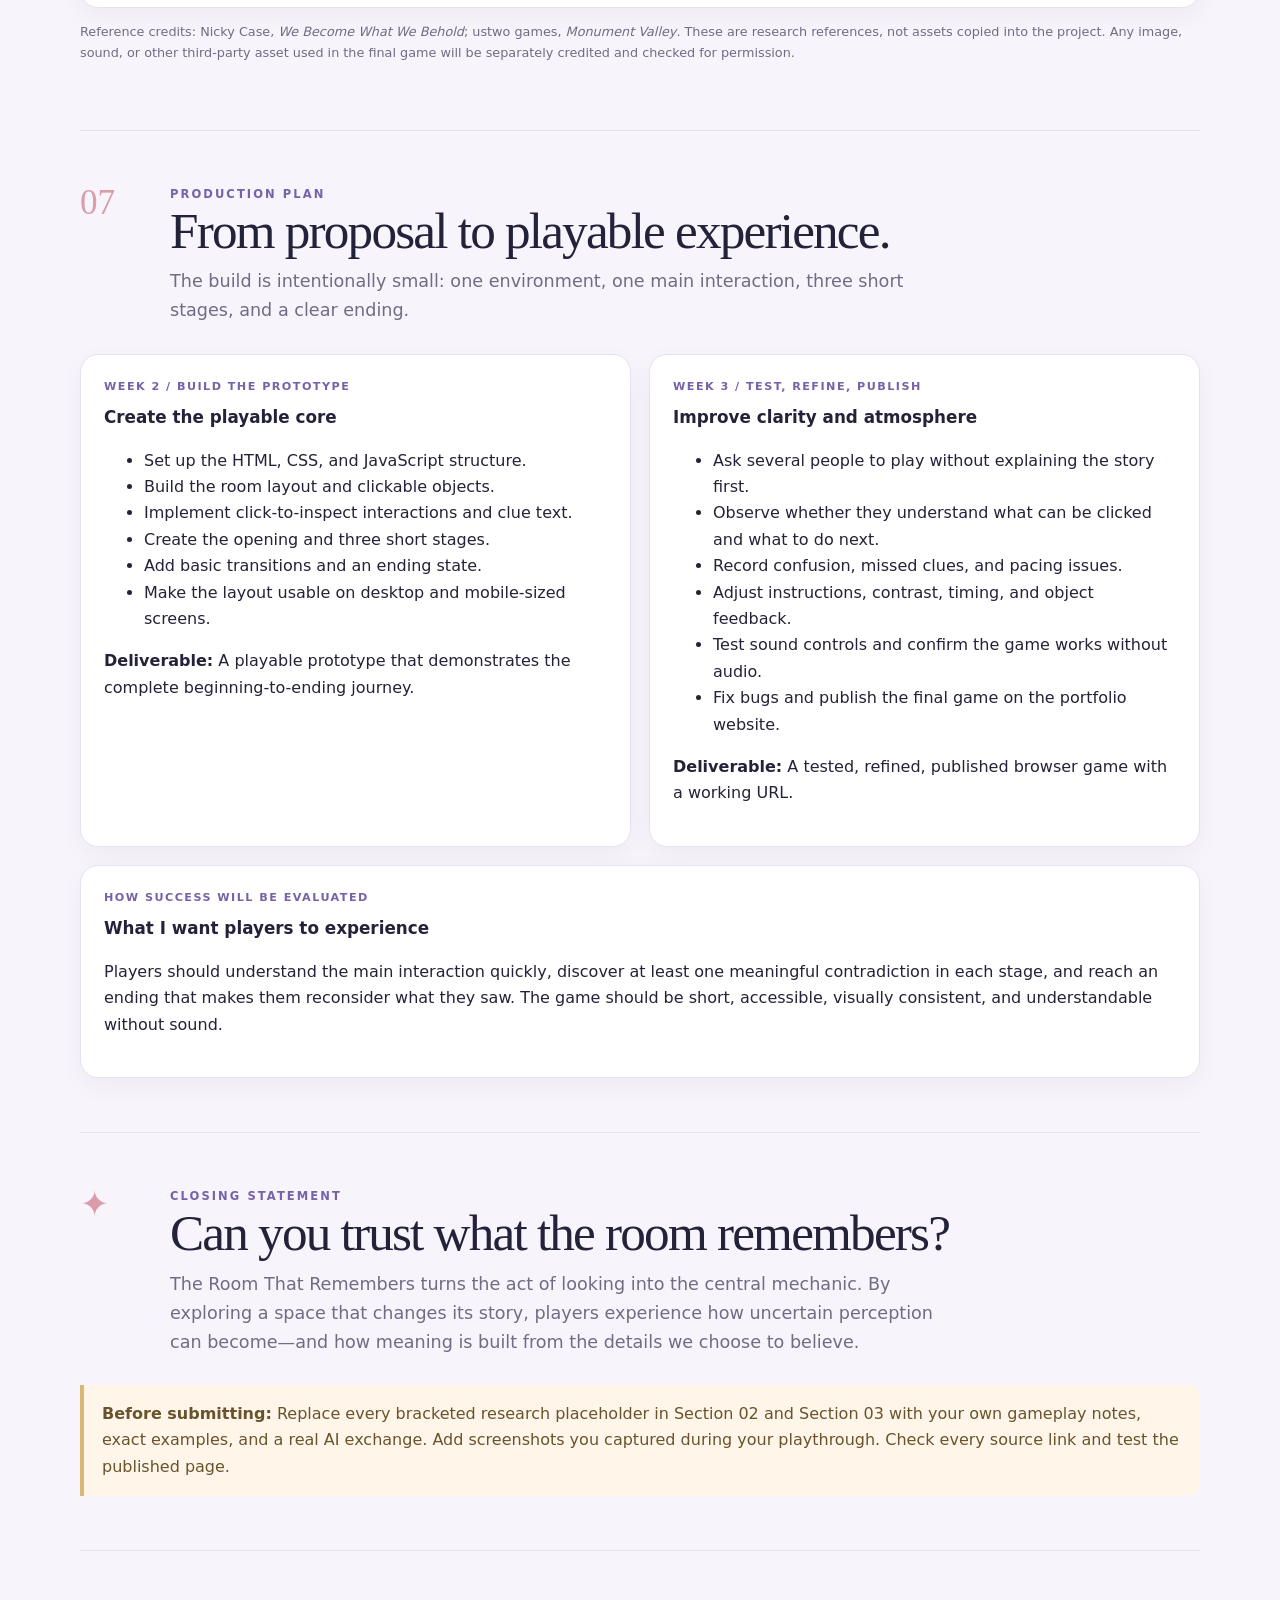
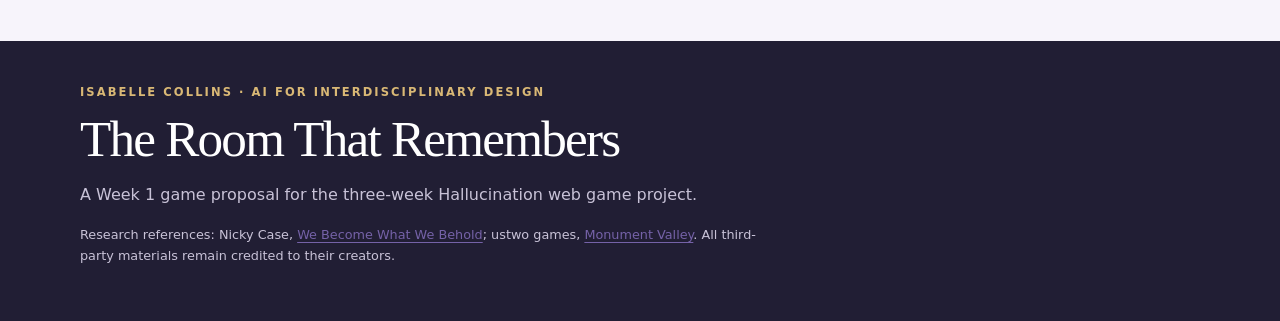
==== commit 728cfaf2: "Replace author name in footer from Lana to Isabelle" ====
--- a/hallucination-proposal.html
+++ b/hallucination-proposal.html
@@ -84,7 +84,7 @@
 </head>
 <body>
 <nav><div class="wrap navinner">
-  <div class="brand">LANA HARKIN <span style="color:#b18c9f">✦</span> GAME DESIGN / 2026</div>
+  <div class="brand">ISABELLE COLLINS <span style="color:#b18c9f">✦</span> GAME DESIGN / 2026</div>
   <div class="navlinks">
     <a href="#concept">Concept</a><a href="#case-study">Case study</a><a href="#ai">AI discussion</a>
     <a href="#narrative">Narrative</a><a href="#journey">Journey</a><a href="#style">Style + sound</a><a href="#plan">Build plan</a>
@@ -215,6 +215,6 @@
   <div class="warning"><strong>Before submitting:</strong> Replace every bracketed research placeholder in Section 02 and Section 03 with your own gameplay notes, exact examples, and a real AI exchange. Add screenshots you captured during your playthrough. Check every source link and test the published page.</div>
 </section>
 </main>
-<footer><div class="wrap"><div class="eyebrow" style="color:#d9b875">Lana Harkin · AI for Interdisciplinary Design</div><h2 style="color:white;margin-top:10px">The Room That Remembers</h2><p>A Week 1 game proposal for the three-week Hallucination web game project.</p><p class="small">Research references: Nicky Case, <a href="https://ncase.itch.io/wbwwb">We Become What We Behold</a>; ustwo games, <a href="https://www.monumentvalleygame.com/">Monument Valley</a>. All third-party materials remain credited to their creators.</p></div></footer>
+<footer><div class="wrap"><div class="eyebrow" style="color:#d9b875">Isabelle Collins · AI for Interdisciplinary Design</div><h2 style="color:white;margin-top:10px">The Room That Remembers</h2><p>A Week 1 game proposal for the three-week Hallucination web game project.</p><p class="small">Research references: Nicky Case, <a href="https://ncase.itch.io/wbwwb">We Become What We Behold</a>; ustwo games, <a href="https://www.monumentvalleygame.com/">Monument Valley</a>. All third-party materials remain credited to their creators.</p></div></footer>
 </body>
 </html>
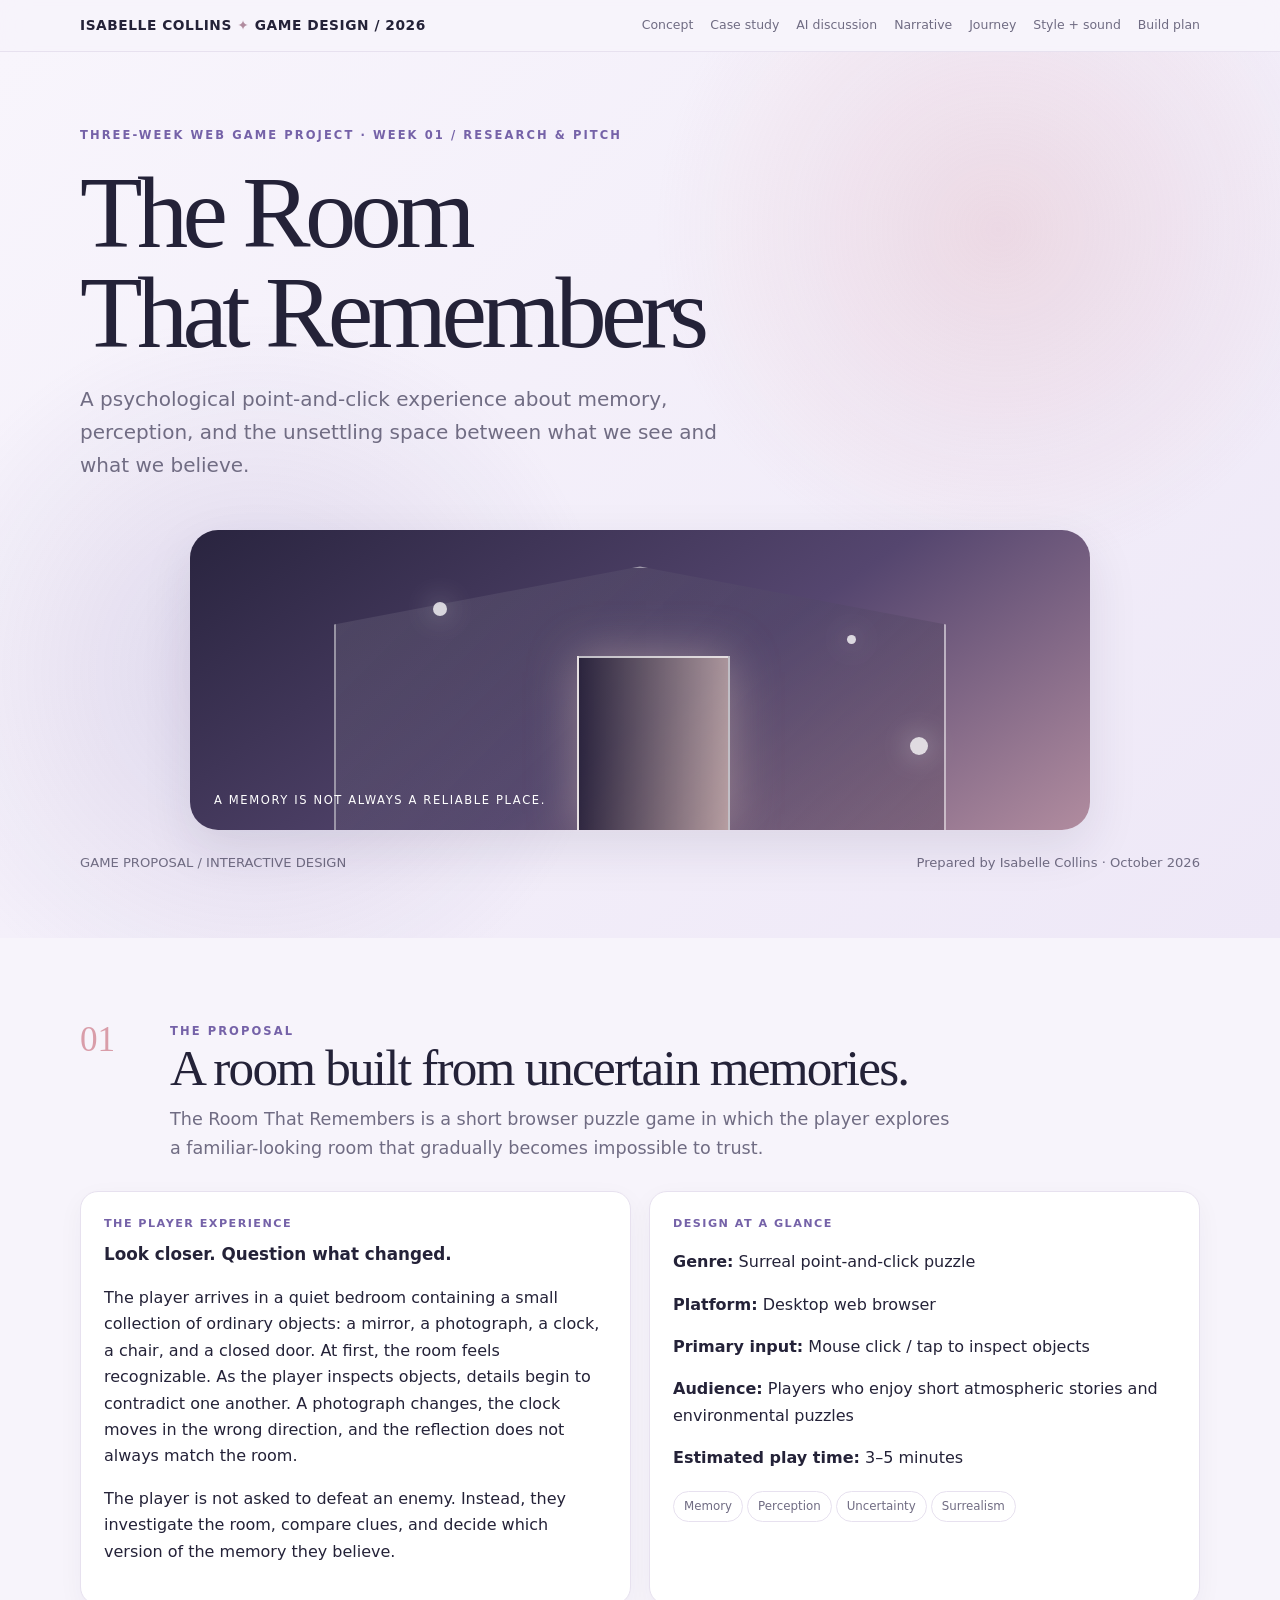
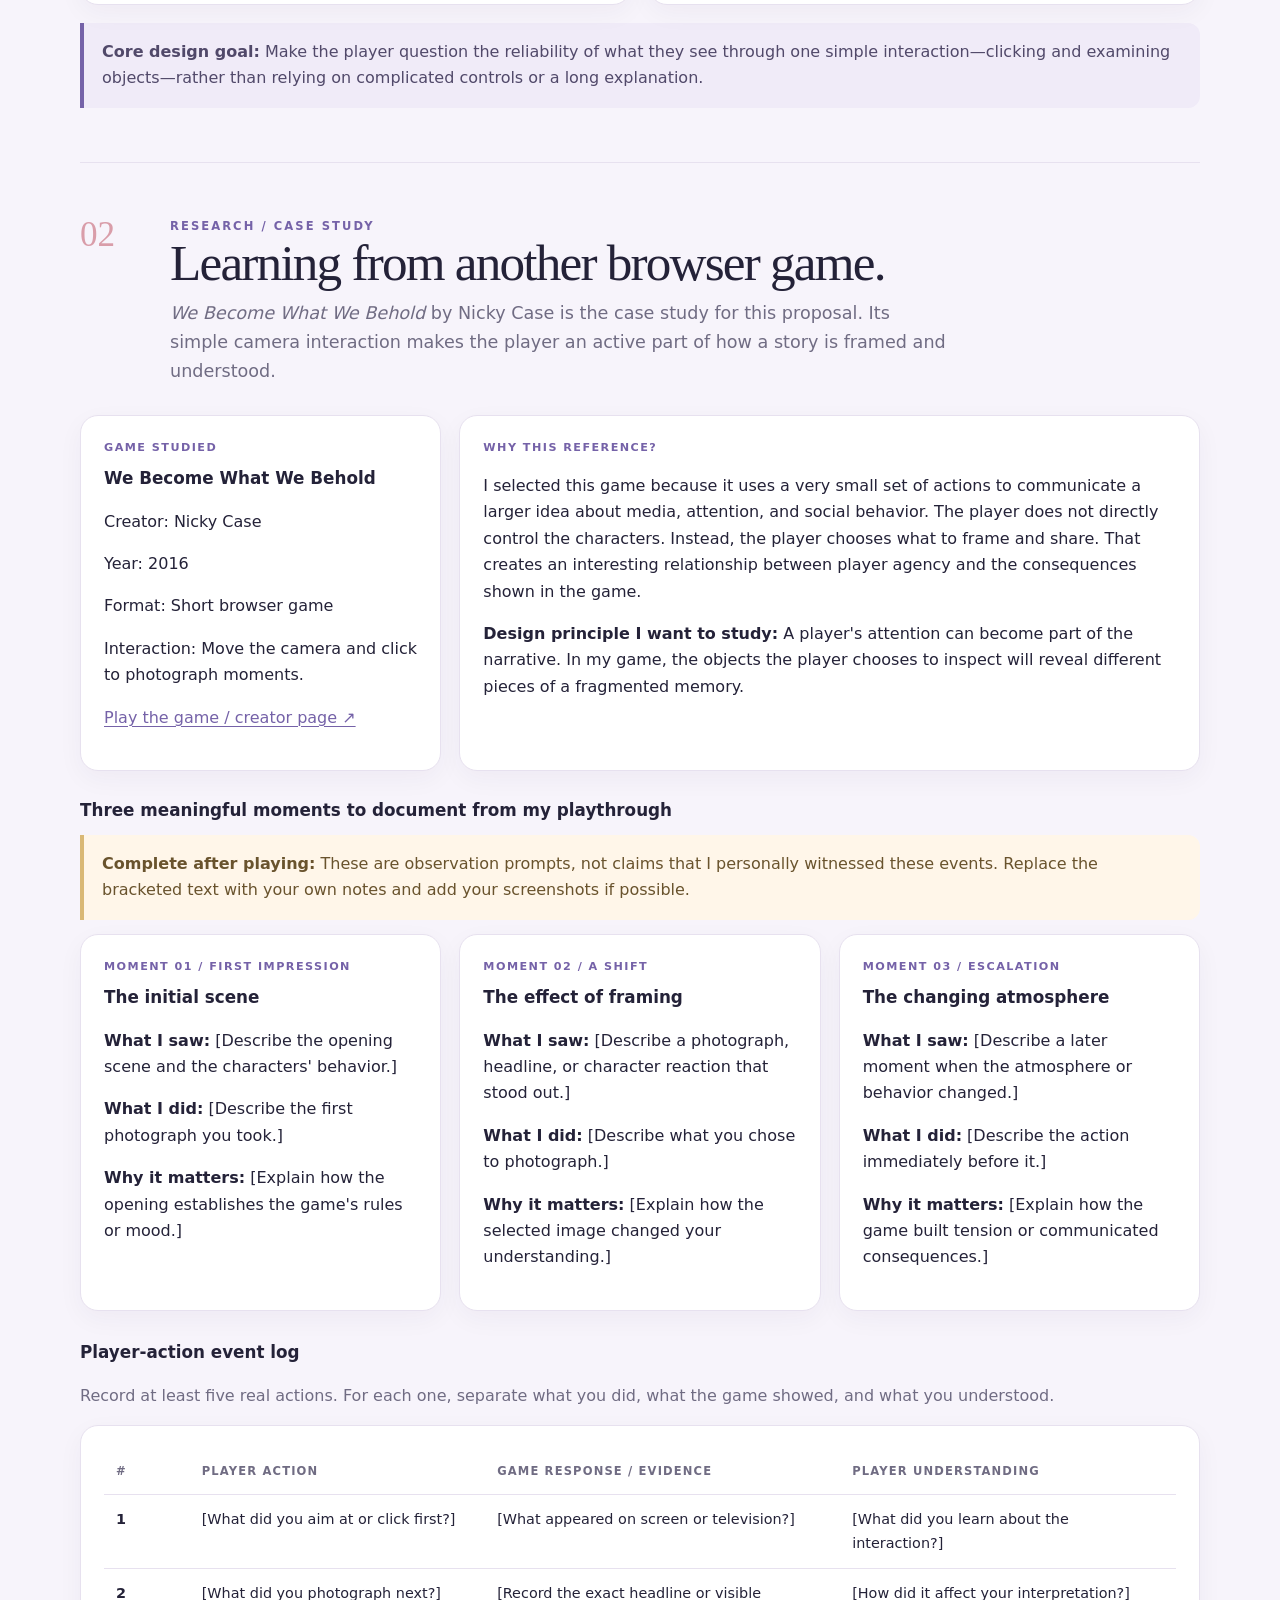
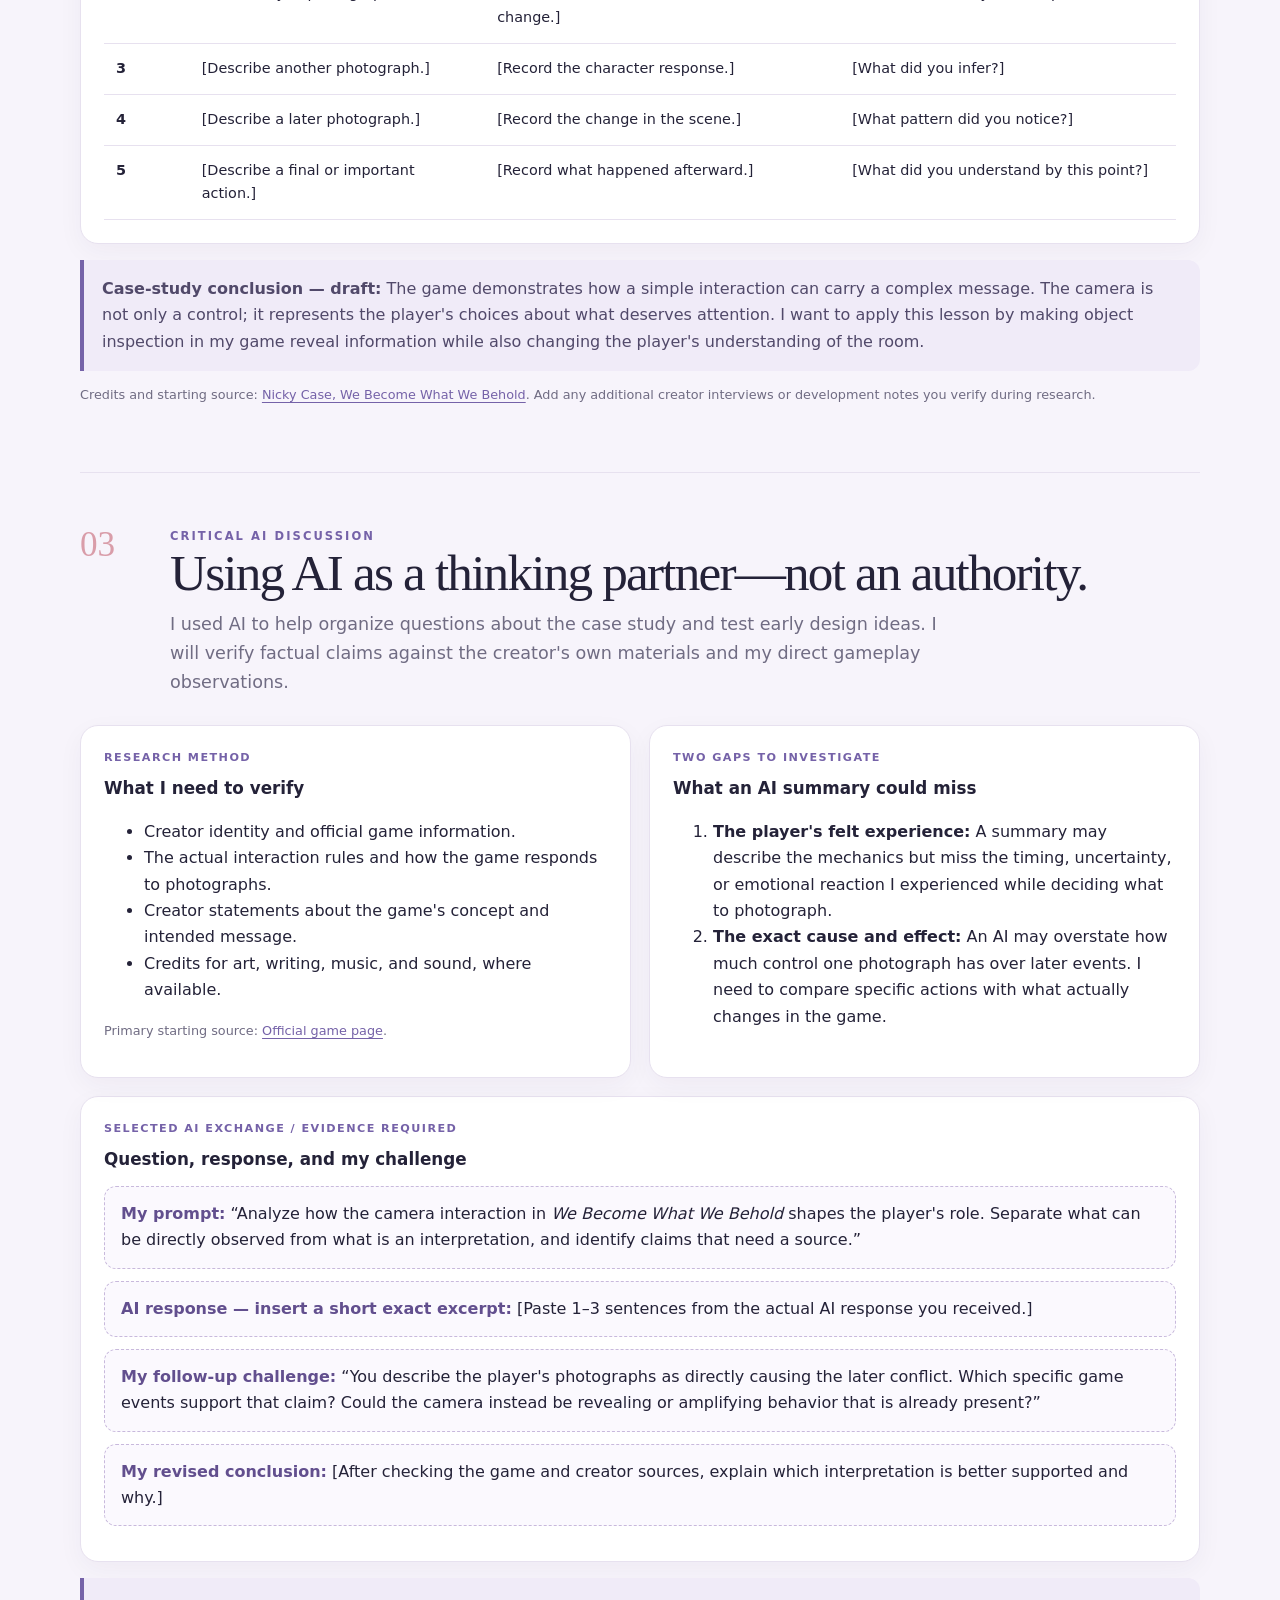
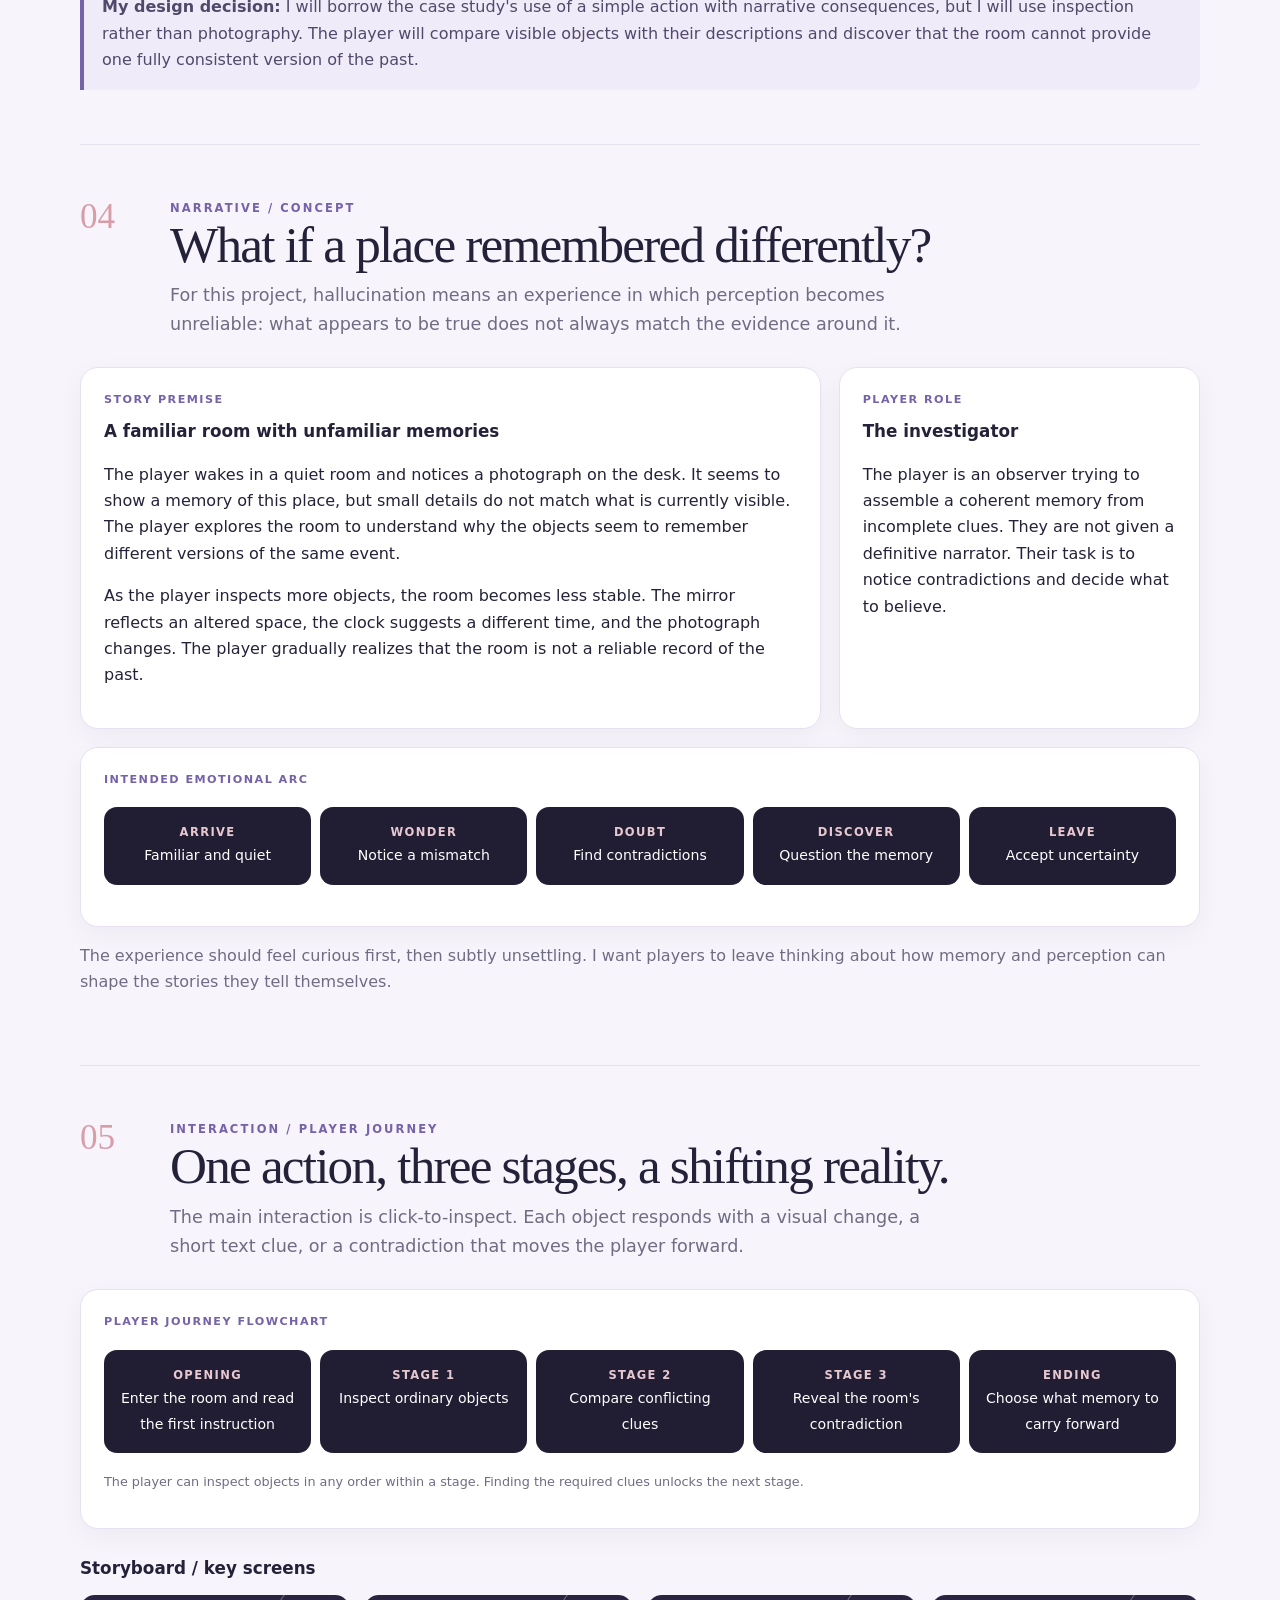
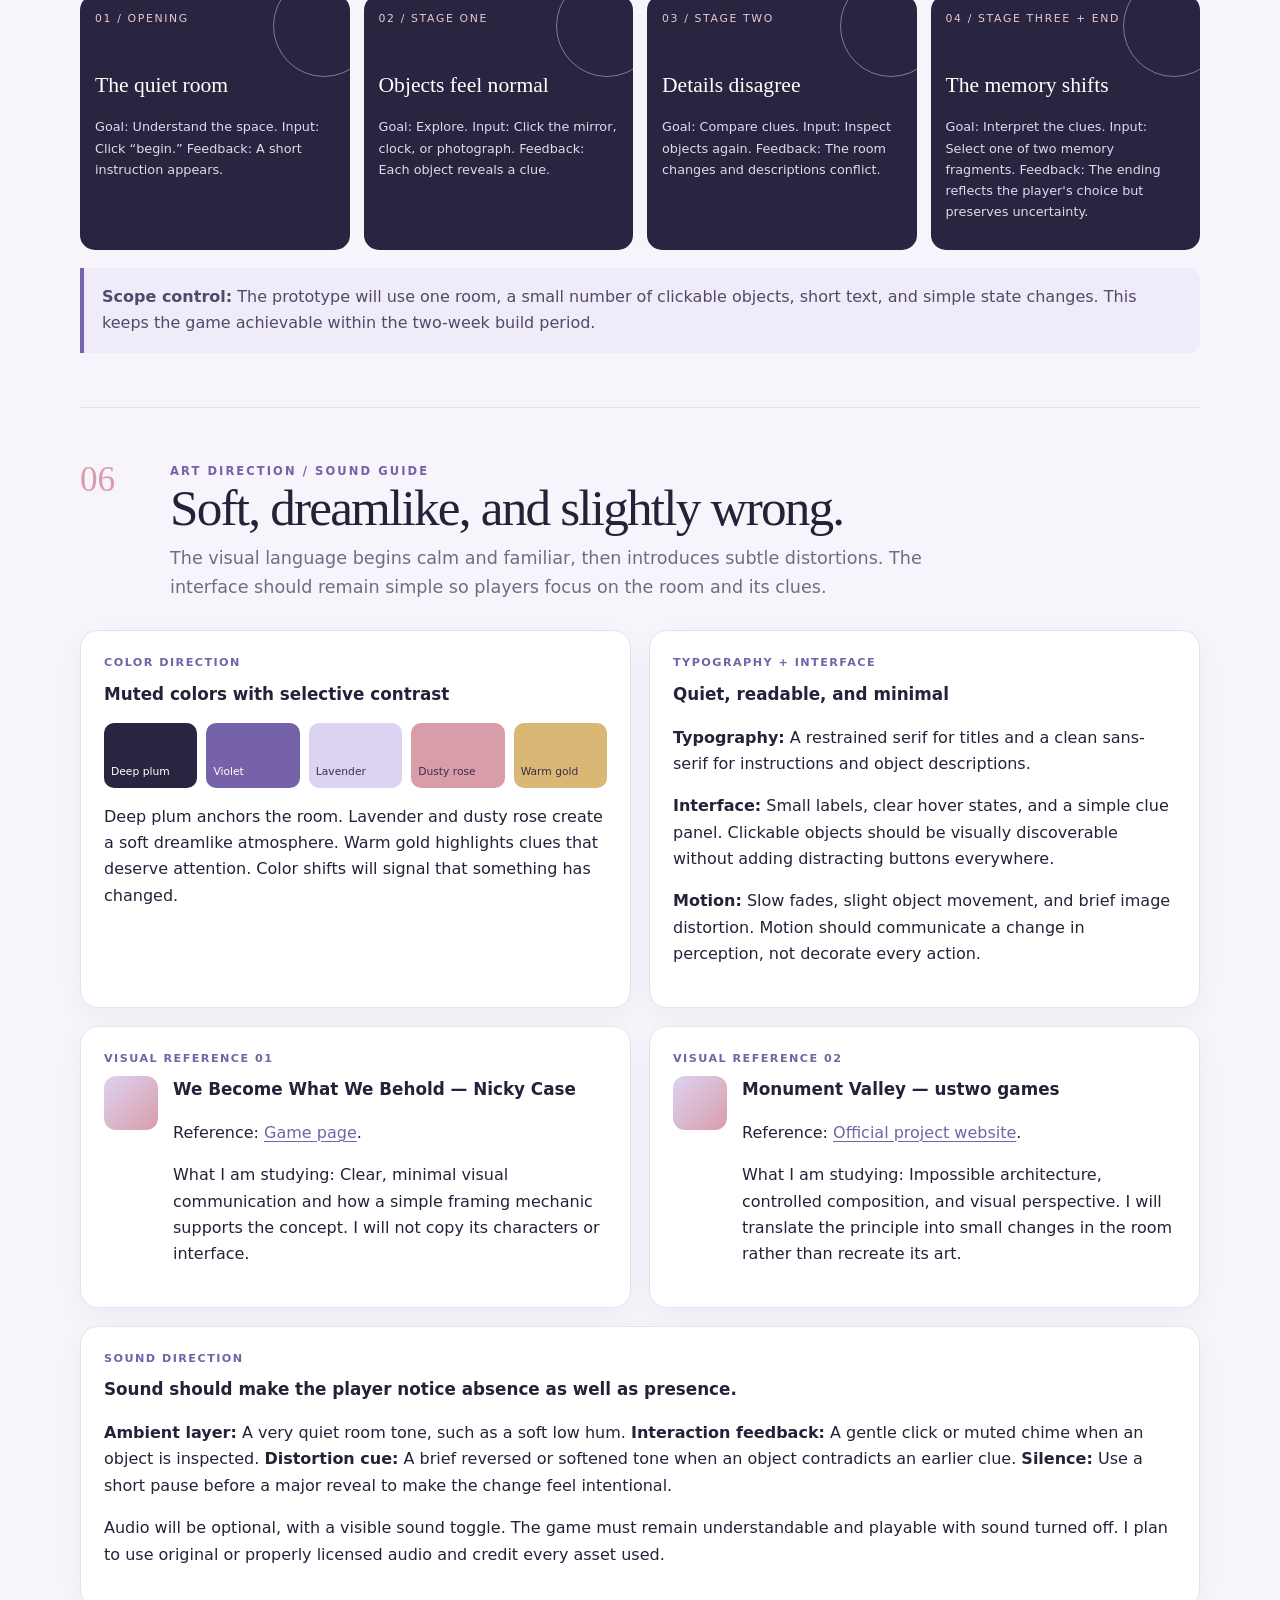
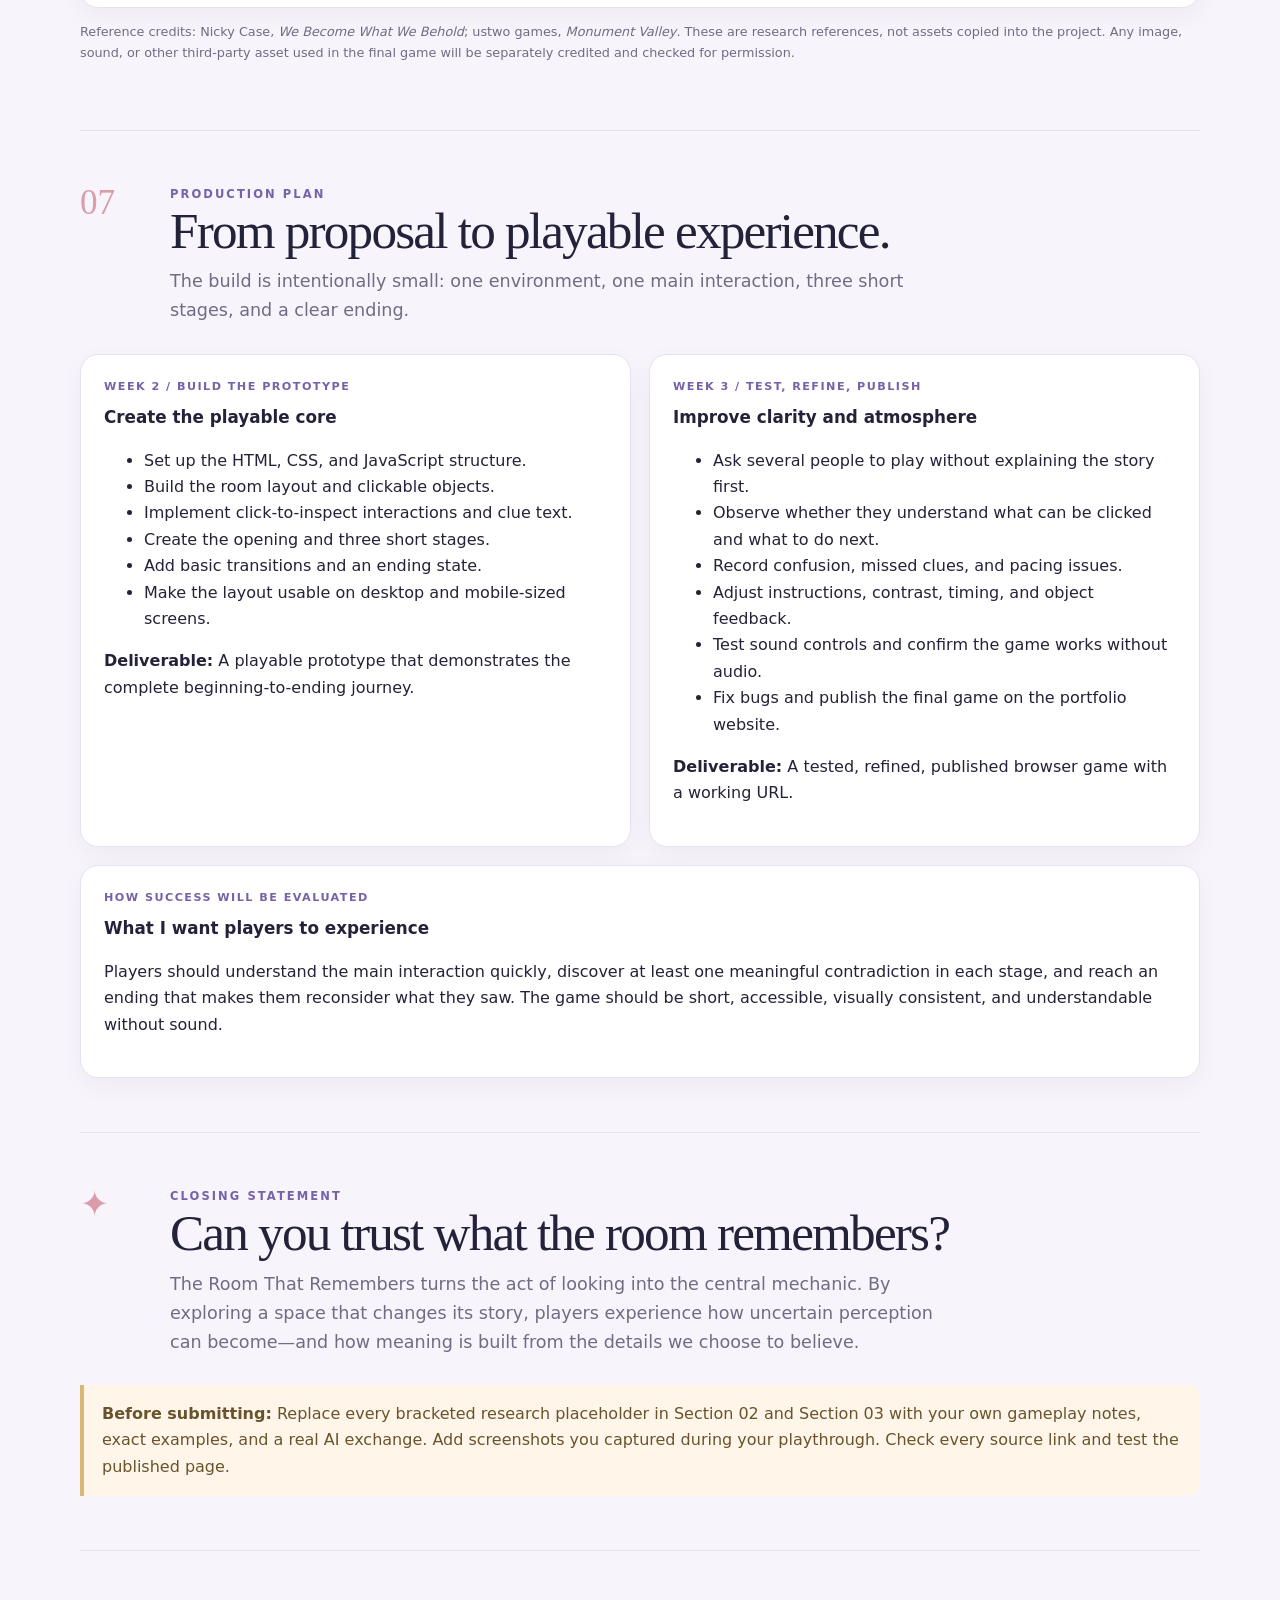
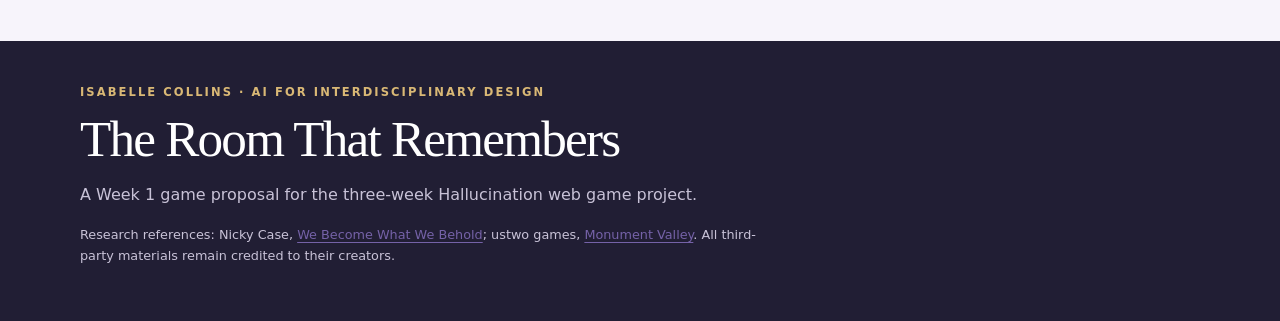
==== commit 1fc20c29: "Update author name in game proposal footer" ====
--- a/hallucination-proposal.html
+++ b/hallucination-proposal.html
@@ -100,7 +100,7 @@
     <div class="room"></div><div class="door"></div><div class="orb o1"></div><div class="orb o2"></div><div class="orb o3"></div>
     <div class="artlabel">A memory is not always a reliable place.</div>
   </div>
-  <div class="herofoot"><span>GAME PROPOSAL / INTERACTIVE DESIGN</span><span>Prepared by Lana Harkin · October 2026</span></div>
+  <div class="herofoot"><span>GAME PROPOSAL / INTERACTIVE DESIGN</span><span>Prepared by Isabelle Collins · October 2026</span></div>
 </div>
 </header>
 
